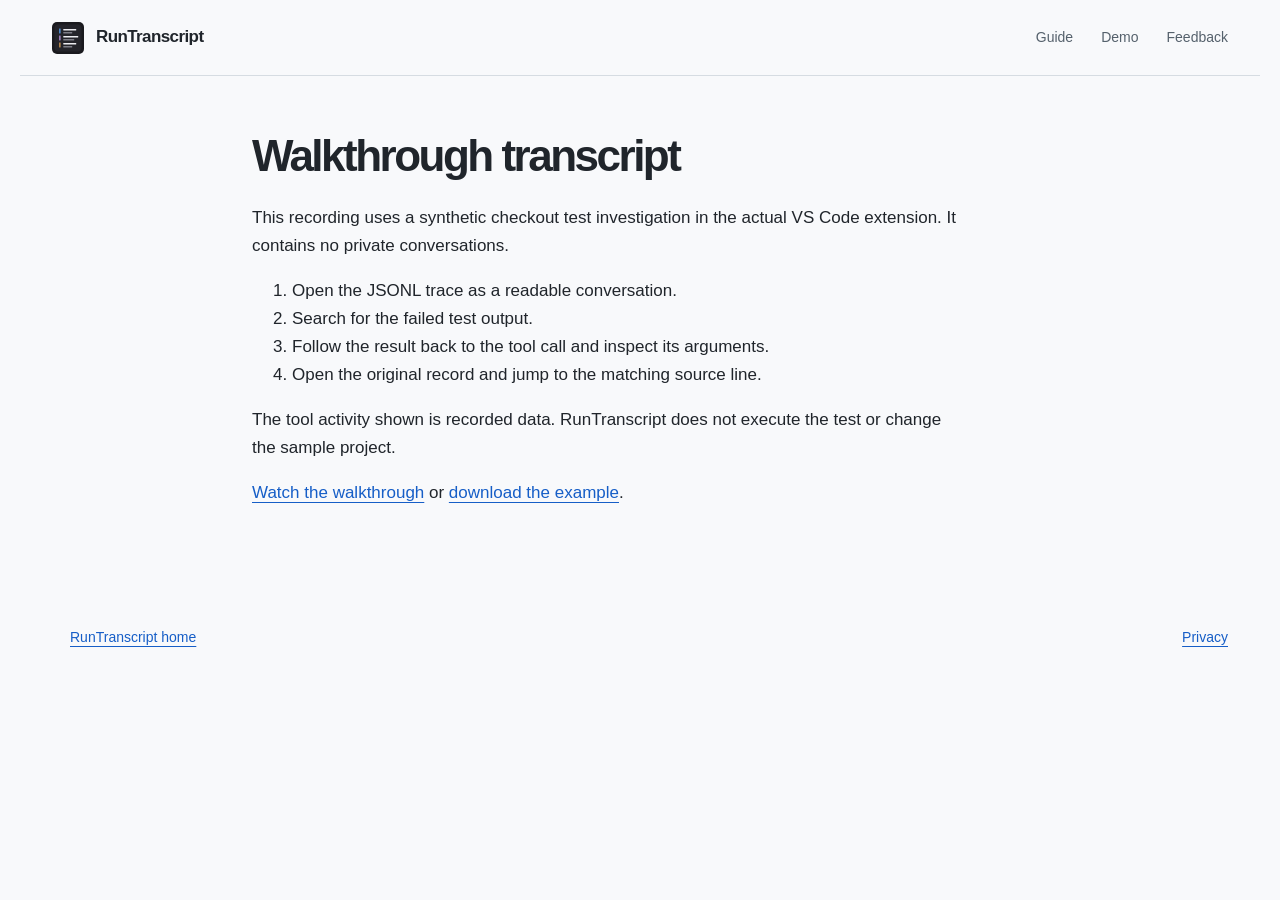
==== demo-transcript.html @ 43c70dfd "Launch RunTranscript documentation and demo assets" ====
<!doctype html><html lang="en"><head><meta charset="utf-8"><meta name="viewport" content="width=device-width,initial-scale=1"><title>Walkthrough transcript | RunTranscript</title><meta name="description" content="Walkthrough transcript for RunTranscript, the AI agent trace viewer for VS Code."><link rel="canonical" href="https://mhermon.github.io/runtranscript/demo-transcript.html"><link rel="stylesheet" href="style.css"><link rel="icon" href="assets/icon.png"></head><body><nav aria-label="Main"><a class="brand" href="./"><img src="assets/icon.png" width="32" height="32" alt="">RunTranscript</a><div class="nav-links"><a href="guide.html">Guide</a><a href="./#demo">Demo</a><a href="https://github.com/mhermon/runtranscript/issues">Feedback</a></div></nav><main class="prose"><h1>Walkthrough transcript</h1><p>This recording uses a synthetic checkout test investigation in the actual VS Code extension. It contains no private conversations.</p><ol><li>Open the JSONL trace as a readable conversation.</li><li>Search for the failed test output.</li><li>Follow the result back to the tool call and inspect its arguments.</li><li>Open the original record and jump to the matching source line.</li></ol><p>The tool activity shown is recorded data. RunTranscript does not execute the test or change the sample project.</p><p><a href="./#demo">Watch the walkthrough</a> or <a href="examples/checkout-debug.jsonl">download the example</a>.</p></main><footer><a href="./">RunTranscript home</a><a href="privacy.html">Privacy</a></footer></body></html>
---- style.css ----
:root{color-scheme:light dark;--bg:#f8f9fb;--surface:#fff;--ink:#20252b;--muted:#55616c;--line:#d6dce2;--accent:#165ec7;--button:#fff}*{box-sizing:border-box}body{margin:0;background:var(--bg);color:var(--ink);font:17px/1.65 -apple-system,BlinkMacSystemFont,"Segoe UI",sans-serif}a{color:var(--accent);text-underline-offset:4px}a:hover{text-decoration-thickness:2px}a:focus-visible,summary:focus-visible,video:focus-visible{outline:3px solid var(--accent);outline-offset:5px}nav{max-width:1240px;margin:auto;height:76px;display:flex;align-items:center;justify-content:space-between;gap:24px;padding:0 32px;border-bottom:1px solid var(--line)}.brand{display:flex;align-items:center;gap:12px;color:var(--ink);text-decoration:none;font-weight:700;letter-spacing:-.6px}.brand img{width:32px;height:32px;border-radius:5px}.nav-links{display:flex;gap:28px;font-size:14px}.nav-links a{color:var(--muted);text-decoration:none}main{max-width:1240px;margin:auto;padding:0 32px}.hero{padding:66px 0 44px;display:grid;grid-template-columns:1.1fr 1fr;align-items:end;gap:40px}.eyebrow{font-size:13px;color:var(--accent);font-weight:650;margin:0 0 20px}h1{font-size:clamp(38px,4.2vw,60px);letter-spacing:-2.5px;line-height:1.08;margin:0;max-width:640px}h2{font-size:34px;line-height:1.2;letter-spacing:-1px;margin:0 0 20px}h3{font-size:21px;margin:0 0 8px}.intro{max-width:450px;font-size:19px;color:var(--muted);margin:0 0 24px}.actions{display:flex;align-items:center;gap:24px;flex-wrap:wrap}.button{background:var(--accent);color:var(--button);padding:12px 20px;text-decoration:none;border-radius:6px;display:inline-block;font-weight:600;font-size:15px;white-space:nowrap}.button:active{transform:translateY(1px)}.screenshot{width:100%;height:auto;display:block;border:1px solid var(--line);border-radius:8px}.hero-shot{margin:0}.hero-shot figcaption{font-size:13px;color:var(--muted);padding-top:12px}.benefits{display:grid;grid-template-columns:1fr 1fr;gap:48px;padding:64px 0;border-bottom:1px solid var(--line)}.benefits p{color:var(--muted);max-width:48ch;margin:0}.section{padding:68px 0;border-bottom:1px solid var(--line)}.section>p{color:var(--muted);max-width:65ch}.demo-layout{display:grid;grid-template-columns:1fr 2.2fr;gap:42px;align-items:start}video{width:100%;border-radius:8px;border:1px solid var(--line);background:#181818}.demo-layout p{color:var(--muted)}.formats{display:grid;grid-template-columns:1fr 1fr;gap:16px 48px;max-width:850px}.formats p{margin:0}.formats strong{display:block}.formats span{color:var(--muted);font-size:15px}.start ol{padding-left:24px;max-width:75ch}.start li{padding:8px 0}code{font:14px/1.7 ui-monospace,SFMono-Regular,Consolas,monospace;background:var(--surface);padding:3px 6px;border-radius:4px;overflow-wrap:anywhere}.note{font-size:14px;color:var(--muted);max-width:80ch}footer{max-width:1240px;margin:auto;padding:32px;display:flex;justify-content:space-between;gap:24px;color:var(--muted);font-size:14px}footer a{margin-left:18px}.prose{max-width:840px;padding-top:56px;padding-bottom:70px}.prose h1{font-size:44px;margin-bottom:24px}.prose h2{margin-top:44px;font-size:27px}.prose h3{margin-top:30px}.prose p,.prose li{max-width:75ch}.prose table{border-collapse:collapse;width:100%;font-size:15px}.prose td,.prose th{padding:12px 10px;text-align:left;border-bottom:1px solid var(--line)}.prose pre{overflow:auto;background:var(--surface);padding:18px}.skip{position:absolute;left:20px;top:-100px;background:var(--surface);padding:8px}.skip:focus{top:10px;z-index:10}@media(prefers-color-scheme:dark){:root{--bg:#15181c;--surface:#20252b;--ink:#edf0f4;--muted:#b1bbc6;--line:#363f49;--accent:#8cbbff;--button:#15233a}}@media(max-width:760px){nav{height:auto;min-height:72px;padding:18px 20px;gap:16px;flex-wrap:wrap}.nav-links{gap:20px}main{padding:0 20px}.hero{display:block;padding:40px 0 28px}.hero h1{margin-bottom:25px;letter-spacing:-1.5px}.intro{font-size:17px}.benefits,.demo-layout,.formats{grid-template-columns:1fr;gap:28px}.section,.benefits{padding:44px 0}h2{font-size:28px}footer{padding:24px 20px;flex-direction:column}footer a{margin-left:0;margin-right:18px}.prose h1{font-size:36px}.prose table{display:block;overflow-x:auto}}
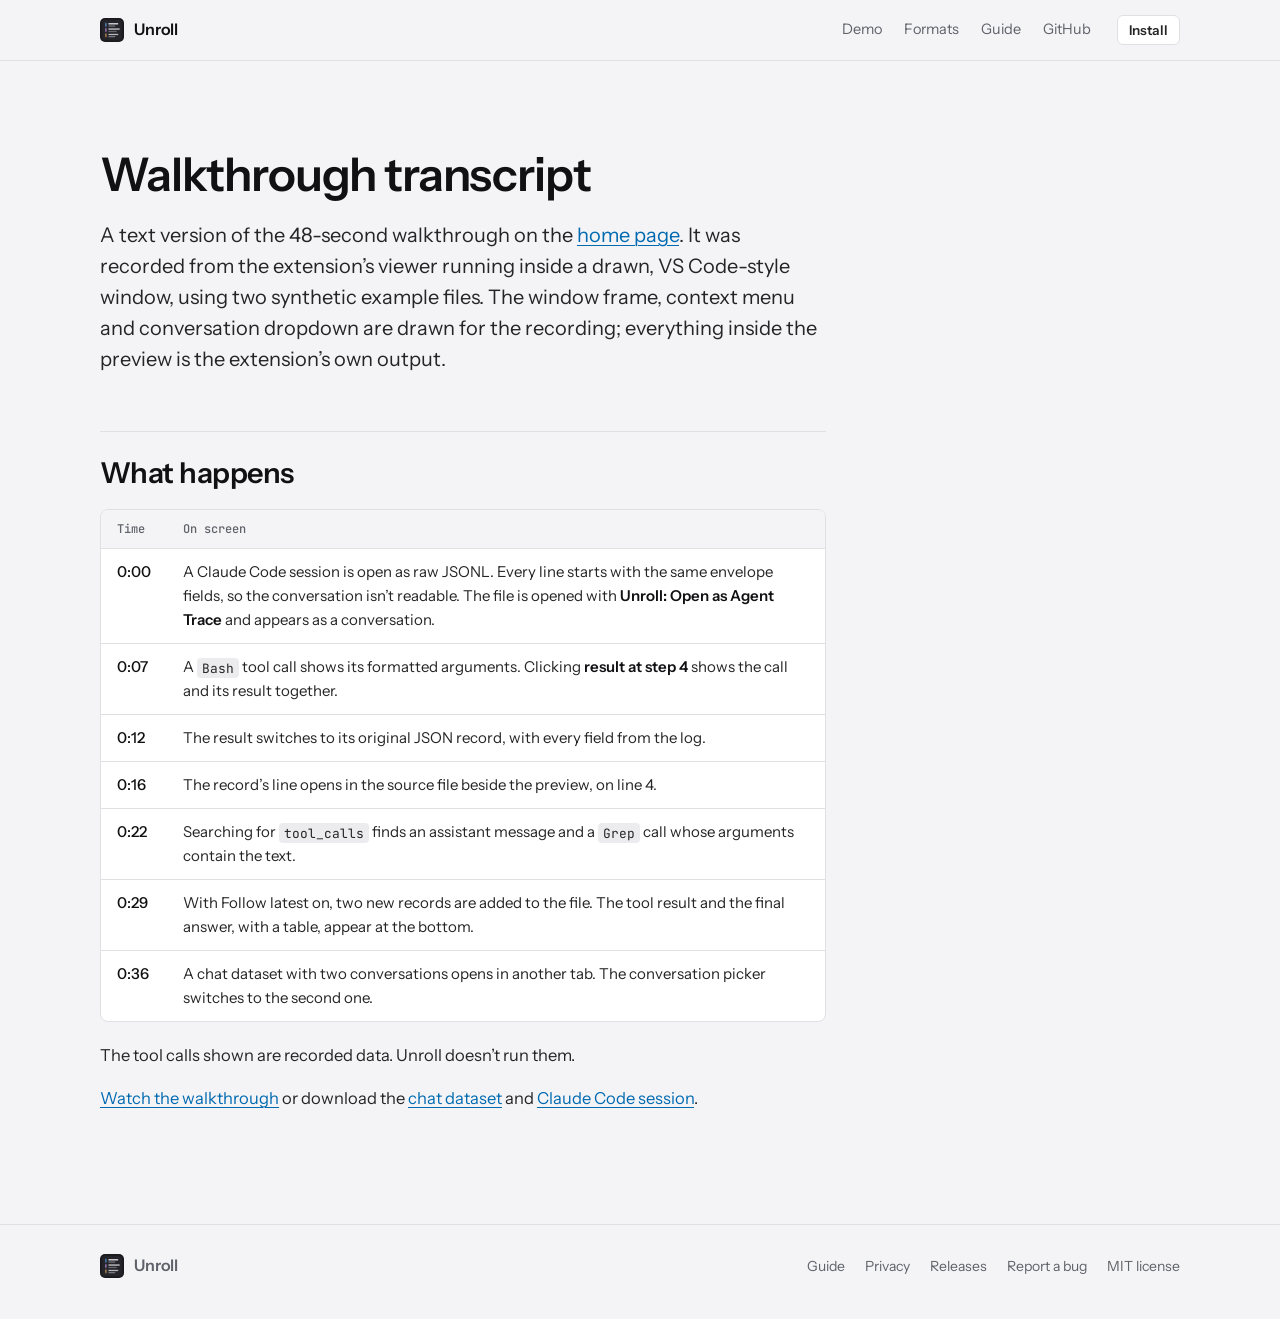
==== commit 550e6aab: "Rename to Unroll and publish the refreshed site, media and examples" ====
--- a/demo-transcript.html
+++ b/demo-transcript.html
@@ -1 +1,69 @@
-<!doctype html><html lang="en"><head><meta charset="utf-8"><meta name="viewport" content="width=device-width,initial-scale=1"><title>Walkthrough transcript | RunTranscript</title><meta name="description" content="Walkthrough transcript for RunTranscript, the AI agent trace viewer for VS Code."><link rel="canonical" href="https://mhermon.github.io/runtranscript/demo-transcript.html"><link rel="stylesheet" href="style.css"><link rel="icon" href="assets/icon.png"></head><body><nav aria-label="Main"><a class="brand" href="./"><img src="assets/icon.png" width="32" height="32" alt="">RunTranscript</a><div class="nav-links"><a href="guide.html">Guide</a><a href="./#demo">Demo</a><a href="https://github.com/mhermon/runtranscript/issues">Feedback</a></div></nav><main class="prose"><h1>Walkthrough transcript</h1><p>This recording uses a synthetic checkout test investigation in the actual VS Code extension. It contains no private conversations.</p><ol><li>Open the JSONL trace as a readable conversation.</li><li>Search for the failed test output.</li><li>Follow the result back to the tool call and inspect its arguments.</li><li>Open the original record and jump to the matching source line.</li></ol><p>The tool activity shown is recorded data. RunTranscript does not execute the test or change the sample project.</p><p><a href="./#demo">Watch the walkthrough</a> or <a href="examples/checkout-debug.jsonl">download the example</a>.</p></main><footer><a href="./">RunTranscript home</a><a href="privacy.html">Privacy</a></footer></body></html>+<!doctype html>
+<html lang="en">
+<head>
+<meta charset="utf-8">
+<meta name="viewport" content="width=device-width,initial-scale=1">
+<title>Walkthrough transcript | Unroll</title>
+<meta name="description" content="Text transcript of the Unroll walkthrough video.">
+<link rel="canonical" href="https://mhermon.github.io/unroll/demo-transcript.html">
+<meta name="theme-color" content="#1a1a1c" media="(prefers-color-scheme: dark)">
+<meta name="theme-color" content="#f4f4f6" media="(prefers-color-scheme: light)">
+<link rel="icon" href="assets/icon.png">
+<link rel="preload" href="assets/fonts/instrument-sans.woff2" as="font" type="font/woff2" crossorigin>
+<link rel="stylesheet" href="style.css">
+</head>
+<body>
+<a class="skip" href="#main">Skip to content</a>
+
+<header class="site-head">
+  <div class="wrap">
+    <a class="brand" href="./"><img src="assets/icon.png" width="24" height="24" alt="">Unroll</a>
+    <nav class="site-nav" aria-label="Main">
+      <a class="hide-sm" href="./#demo">Demo</a>
+      <a class="hide-sm" href="./#formats">Formats</a>
+      <a class="keep" href="guide.html">Guide</a>
+      <a class="hide-sm" href="https://github.com/mhermon/unroll">GitHub</a>
+      <a class="button quiet small" href="./#install">Install</a>
+    </nav>
+  </div>
+</header>
+
+<div class="wrap doc single">
+  <main id="main" class="prose">
+    <h1>Walkthrough transcript</h1>
+    <p class="lede">A text version of the 48-second walkthrough on the <a href="./#demo">home page</a>. It was recorded from the extension’s viewer running inside a drawn, VS Code-style window, using two synthetic example files. The window frame, context menu and conversation dropdown are drawn for the recording; everything inside the preview is the extension’s own output.</p>
+
+    <h2>What happens</h2>
+    <div class="table-scroll">
+      <table>
+        <thead><tr><th>Time</th><th>On screen</th></tr></thead>
+        <tbody>
+          <tr><td>0:00</td><td>A Claude Code session is open as raw JSONL. Every line starts with the same envelope fields, so the conversation isn’t readable. The file is opened with <strong>Unroll: Open as Agent Trace</strong> and appears as a conversation.</td></tr>
+          <tr><td>0:07</td><td>A <code>Bash</code> tool call shows its formatted arguments. Clicking <strong>result at step 4</strong> shows the call and its result together.</td></tr>
+          <tr><td>0:12</td><td>The result switches to its original JSON record, with every field from the log.</td></tr>
+          <tr><td>0:16</td><td>The record’s line opens in the source file beside the preview, on line 4.</td></tr>
+          <tr><td>0:22</td><td>Searching for <code>tool_calls</code> finds an assistant message and a <code>Grep</code> call whose arguments contain the text.</td></tr>
+          <tr><td>0:29</td><td>With Follow latest on, two new records are added to the file. The tool result and the final answer, with a table, appear at the bottom.</td></tr>
+          <tr><td>0:36</td><td>A chat dataset with two conversations opens in another tab. The conversation picker switches to the second one.</td></tr>
+        </tbody>
+      </table>
+    </div>
+    <p>The tool calls shown are recorded data. Unroll doesn’t run them.</p>
+    <p><a href="./#demo">Watch the walkthrough</a> or download the <a href="examples/chat-samples.jsonl" download>chat dataset</a> and <a href="examples/claude-session.jsonl" download>Claude Code session</a>.</p>
+  </main>
+</div>
+
+<footer class="site-foot">
+  <div class="wrap">
+    <a class="brand" href="./"><img src="assets/icon.png" width="24" height="24" alt="">Unroll</a>
+    <nav aria-label="Footer">
+      <a href="guide.html">Guide</a>
+      <a href="privacy.html">Privacy</a>
+      <a href="https://github.com/mhermon/unroll/releases">Releases</a>
+      <a href="https://github.com/mhermon/unroll/issues/new/choose">Report a bug</a>
+      <a href="LICENSE">MIT license</a>
+    </nav>
+  </div>
+</footer>
+</body>
+</html>
--- a/style.css
+++ b/style.css
@@ -1 +1,467 @@
-:root{color-scheme:light dark;--bg:#f8f9fb;--surface:#fff;--ink:#20252b;--muted:#55616c;--line:#d6dce2;--accent:#165ec7;--button:#fff}*{box-sizing:border-box}body{margin:0;background:var(--bg);color:var(--ink);font:17px/1.65 -apple-system,BlinkMacSystemFont,"Segoe UI",sans-serif}a{color:var(--accent);text-underline-offset:4px}a:hover{text-decoration-thickness:2px}a:focus-visible,summary:focus-visible,video:focus-visible{outline:3px solid var(--accent);outline-offset:5px}nav{max-width:1240px;margin:auto;height:76px;display:flex;align-items:center;justify-content:space-between;gap:24px;padding:0 32px;border-bottom:1px solid var(--line)}.brand{display:flex;align-items:center;gap:12px;color:var(--ink);text-decoration:none;font-weight:700;letter-spacing:-.6px}.brand img{width:32px;height:32px;border-radius:5px}.nav-links{display:flex;gap:28px;font-size:14px}.nav-links a{color:var(--muted);text-decoration:none}main{max-width:1240px;margin:auto;padding:0 32px}.hero{padding:66px 0 44px;display:grid;grid-template-columns:1.1fr 1fr;align-items:end;gap:40px}.eyebrow{font-size:13px;color:var(--accent);font-weight:650;margin:0 0 20px}h1{font-size:clamp(38px,4.2vw,60px);letter-spacing:-2.5px;line-height:1.08;margin:0;max-width:640px}h2{font-size:34px;line-height:1.2;letter-spacing:-1px;margin:0 0 20px}h3{font-size:21px;margin:0 0 8px}.intro{max-width:450px;font-size:19px;color:var(--muted);margin:0 0 24px}.actions{display:flex;align-items:center;gap:24px;flex-wrap:wrap}.button{background:var(--accent);color:var(--button);padding:12px 20px;text-decoration:none;border-radius:6px;display:inline-block;font-weight:600;font-size:15px;white-space:nowrap}.button:active{transform:translateY(1px)}.screenshot{width:100%;height:auto;display:block;border:1px solid var(--line);border-radius:8px}.hero-shot{margin:0}.hero-shot figcaption{font-size:13px;color:var(--muted);padding-top:12px}.benefits{display:grid;grid-template-columns:1fr 1fr;gap:48px;padding:64px 0;border-bottom:1px solid var(--line)}.benefits p{color:var(--muted);max-width:48ch;margin:0}.section{padding:68px 0;border-bottom:1px solid var(--line)}.section>p{color:var(--muted);max-width:65ch}.demo-layout{display:grid;grid-template-columns:1fr 2.2fr;gap:42px;align-items:start}video{width:100%;border-radius:8px;border:1px solid var(--line);background:#181818}.demo-layout p{color:var(--muted)}.formats{display:grid;grid-template-columns:1fr 1fr;gap:16px 48px;max-width:850px}.formats p{margin:0}.formats strong{display:block}.formats span{color:var(--muted);font-size:15px}.start ol{padding-left:24px;max-width:75ch}.start li{padding:8px 0}code{font:14px/1.7 ui-monospace,SFMono-Regular,Consolas,monospace;background:var(--surface);padding:3px 6px;border-radius:4px;overflow-wrap:anywhere}.note{font-size:14px;color:var(--muted);max-width:80ch}footer{max-width:1240px;margin:auto;padding:32px;display:flex;justify-content:space-between;gap:24px;color:var(--muted);font-size:14px}footer a{margin-left:18px}.prose{max-width:840px;padding-top:56px;padding-bottom:70px}.prose h1{font-size:44px;margin-bottom:24px}.prose h2{margin-top:44px;font-size:27px}.prose h3{margin-top:30px}.prose p,.prose li{max-width:75ch}.prose table{border-collapse:collapse;width:100%;font-size:15px}.prose td,.prose th{padding:12px 10px;text-align:left;border-bottom:1px solid var(--line)}.prose pre{overflow:auto;background:var(--surface);padding:18px}.skip{position:absolute;left:20px;top:-100px;background:var(--surface);padding:8px}.skip:focus{top:10px;z-index:10}@media(prefers-color-scheme:dark){:root{--bg:#15181c;--surface:#20252b;--ink:#edf0f4;--muted:#b1bbc6;--line:#363f49;--accent:#8cbbff;--button:#15233a}}@media(max-width:760px){nav{height:auto;min-height:72px;padding:18px 20px;gap:16px;flex-wrap:wrap}.nav-links{gap:20px}main{padding:0 20px}.hero{display:block;padding:40px 0 28px}.hero h1{margin-bottom:25px;letter-spacing:-1.5px}.intro{font-size:17px}.benefits,.demo-layout,.formats{grid-template-columns:1fr;gap:28px}.section,.benefits{padding:44px 0}h2{font-size:28px}footer{padding:24px 20px;flex-direction:column}footer a{margin-left:0;margin-right:18px}.prose h1{font-size:36px}.prose table{display:block;overflow-x:auto}}
+/* Unroll site.
+   The palette is the extension's own fallback palette (src/vscode/viewer.css),
+   so the page and the preview read as one product. Dark is the default because
+   that is where most people will first see the extension. */
+
+@font-face {
+  font-family: "Instrument Sans";
+  src: url("assets/fonts/instrument-sans.woff2") format("woff2");
+  font-weight: 400 700;
+  font-display: swap;
+}
+@font-face {
+  font-family: "JetBrains Mono";
+  src: url("assets/fonts/jetbrains-mono.woff2") format("woff2");
+  font-weight: 100 800;
+  font-display: swap;
+}
+
+:root {
+  color-scheme: dark;
+  --canvas: #1a1a1c;
+  --card: #1f1f22;
+  --code: #26262a;
+  --fg: #d8d8da;
+  --strong: #f2f2f4;
+  --muted: #9d9da5;
+  --border: #34343a;
+  --hover: #ffffff12;
+  --accent: #0078d4;
+  --accent-hover: #1a86dd;
+  --link: #6cb6ff;
+  --lift: 0 24px 60px -20px #000000a0, 0 2px 6px #00000040;
+  --role-user: #5aa9f8;
+  --role-assistant: #c39ae8;
+  --role-tool: #e0a458;
+  --role-system: #7fd08a;
+  /* VS Code Dark Modern token colours for the raw JSONL pane */
+  --tok-key: #9cdcfe;
+  --tok-str: #ce9178;
+  --tok-punct: #a9a9ad;
+  --tok-num: #6e7681;
+
+  --sans: "Instrument Sans", -apple-system, BlinkMacSystemFont, "Segoe UI", sans-serif;
+  --mono: "JetBrains Mono", ui-monospace, SFMono-Regular, Menlo, Consolas, monospace;
+  --page: 1160px;
+  --pad: clamp(20px, 4vw, 40px);
+}
+@media (prefers-color-scheme: light) {
+  :root {
+    color-scheme: light;
+    --canvas: #f4f4f6;
+    --card: #ffffff;
+    --code: #ececef;
+    --fg: #252526;
+    --strong: #111113;
+    --muted: #5f6269;
+    --border: #e0e0e4;
+    --hover: #00000009;
+    --accent: #0078d4;
+    --accent-hover: #0066b8;
+    --link: #006ab1;
+    --lift: 0 24px 50px -24px #1a1a2e40, 0 1px 3px #0000000f;
+    --role-user: #1f6fd0;
+    --role-assistant: #8250c4;
+    --role-tool: #b5651d;
+    --role-system: #3c8a41;
+    --tok-key: #0451a5;
+    --tok-str: #a31515;
+    --tok-punct: #4a4a50;
+    --tok-num: #8a8a92;
+  }
+}
+
+*, *::before, *::after { box-sizing: border-box; }
+html { -webkit-text-size-adjust: 100%; text-size-adjust: 100%; scroll-padding-top: 24px; }
+body {
+  margin: 0;
+  background: var(--canvas);
+  color: var(--fg);
+  font: 400 16.5px/1.6 var(--sans);
+  font-kerning: normal;
+  -webkit-font-smoothing: antialiased;
+  -moz-osx-font-smoothing: grayscale;
+}
+img, video { display: block; max-width: 100%; }
+a { color: var(--link); text-decoration-thickness: 1px; text-underline-offset: 3px; }
+a:hover { text-decoration-thickness: 2px; }
+:focus-visible { outline: 2px solid var(--accent); outline-offset: 3px; border-radius: 3px; }
+::selection { background: color-mix(in srgb, var(--accent) 45%, transparent); }
+strong { color: var(--strong); font-weight: 600; }
+p { margin: 0 0 1em; }
+
+h1, h2, h3 {
+  color: var(--strong);
+  font-weight: 600;
+  margin: 0;
+  text-wrap: balance;
+}
+h1 {
+  font-size: clamp(36px, 1.3rem + 3vw, 58px);
+  line-height: 1.08;
+  letter-spacing: -.025em;
+}
+h2 {
+  font-size: clamp(26px, 1rem + 1.4vw, 36px);
+  line-height: 1.15;
+  letter-spacing: -.018em;
+}
+h3 { font-size: 18px; line-height: 1.3; letter-spacing: -.01em; }
+
+code, kbd, pre, .mono { font-family: var(--mono); font-variant-ligatures: none; }
+code { font-size: .86em; padding: .12em .38em; border-radius: 4px; background: var(--code); overflow-wrap: anywhere; }
+kbd {
+  display: inline-block;
+  min-width: 1.7em;
+  padding: 1px 6px;
+  font: 500 12px/1.55 var(--mono);
+  text-align: center;
+  color: var(--fg);
+  background: var(--card);
+  border: 1px solid var(--border);
+  border-bottom-width: 2px;
+  border-radius: 5px;
+  white-space: nowrap;
+}
+
+.skip { position: absolute; left: 16px; top: -100px; padding: 8px 12px; background: var(--card); border: 1px solid var(--border); border-radius: 6px; z-index: 10; }
+.skip:focus { top: 12px; }
+
+.wrap { max-width: var(--page); margin: 0 auto; padding: 0 var(--pad); }
+
+/* ---------- header ---------- */
+.site-head { border-bottom: 1px solid var(--border); }
+.site-head .wrap { display: flex; align-items: center; gap: 28px; height: 60px; }
+.brand {
+  display: flex; align-items: center; gap: 10px;
+  color: var(--strong); text-decoration: none;
+  font-weight: 600; font-size: 16px; letter-spacing: -.01em;
+}
+.brand img { width: 24px; height: 24px; border-radius: 5px; }
+.brand:hover { text-decoration: none; }
+.site-nav { display: flex; align-items: center; gap: 22px; margin-left: auto; font-size: 14.5px; }
+.site-nav a { color: var(--muted); text-decoration: none; }
+.site-nav a:hover, .site-nav a[aria-current=page] { color: var(--strong); }
+.site-nav .button { margin-left: 4px; }
+
+/* ---------- buttons ---------- */
+.button {
+  display: inline-flex; align-items: center; gap: 8px;
+  padding: 11px 18px;
+  border: 1px solid transparent;
+  border-radius: 6px;
+  font: 600 15px/1.2 var(--sans);
+  text-decoration: none;
+  white-space: nowrap;
+  transition: background-color .15s, border-color .15s;
+}
+.button:hover { text-decoration: none; }
+.button:active { transform: translateY(1px); }
+.button.primary { background: var(--accent); color: #fff; }
+.button.primary:hover { background: var(--accent-hover); }
+.button.quiet { background: var(--card); color: var(--fg); border-color: var(--border); }
+.button.quiet:hover { background: color-mix(in srgb, var(--card) 88%, var(--fg)); }
+.button.small { padding: 6px 11px; font-size: 13.5px; }
+.button svg { width: 15px; height: 15px; flex-shrink: 0; }
+
+/* ---------- hero ---------- */
+.hero { padding-block: clamp(56px, 9vw, 112px) clamp(40px, 6vw, 64px); }
+.hero h1 { max-width: 17em; }
+.hero-body { display: grid; grid-template-columns: minmax(0, 1fr) auto; align-items: end; gap: 24px 48px; margin-top: 32px; }
+.lede { max-width: 36em; margin: 0; font-size: clamp(17px, 1rem + .35vw, 20px); line-height: 1.55; color: var(--muted); }
+.lede strong { color: var(--fg); font-weight: 500; }
+.actions { display: flex; flex-wrap: wrap; gap: 10px; }
+.facts {
+  display: flex; flex-wrap: wrap; gap: 6px 20px;
+  margin: 28px 0 0; padding: 0; list-style: none;
+  font: 12.5px/1.5 var(--mono); color: var(--muted);
+}
+.facts li { display: flex; align-items: center; gap: 8px; }
+.facts li::before { content: ""; width: 6px; height: 6px; border-radius: 2px; background: var(--c, var(--muted)); }
+.facts li:nth-child(1) { --c: var(--role-user); }
+.facts li:nth-child(2) { --c: var(--role-assistant); }
+.facts li:nth-child(3) { --c: var(--role-tool); }
+.facts li:nth-child(4) { --c: var(--role-system); }
+
+.shot { margin: 0; }
+.shot img {
+  width: 100%; height: auto;
+  border-radius: clamp(6px, 1vw, 11px);
+  border: 1px solid var(--border);
+  box-shadow: var(--lift);
+  background: var(--card);
+}
+.shot figcaption { margin-top: 14px; font: 12.5px/1.5 var(--mono); color: var(--muted); }
+
+/* ---------- sections ---------- */
+.section { padding-top: clamp(72px, 10vw, 120px); }
+.section-head { display: grid; grid-template-columns: minmax(0, 5fr) minmax(0, 6fr); gap: 20px 48px; align-items: end; margin-bottom: 40px; }
+.section-head p { margin: 0; color: var(--muted); max-width: 34em; font-size: 17px; }
+.section-head.stacked { display: block; }
+.section-head.stacked p { margin-top: 16px; }
+
+/* ---------- raw vs readable ----------
+   Left: the file as VS Code shows it. Right: the same records drawn with the
+   extension's own card anatomy (label column, role rule, content column). */
+.compare { display: grid; grid-template-columns: minmax(0, 1fr) minmax(0, 1fr); gap: 16px; align-items: stretch; }
+.pane { min-width: 0; border: 1px solid var(--border); border-radius: 10px; background: var(--card); overflow: hidden; }
+.pane-tab {
+  display: flex; align-items: center; gap: 8px;
+  padding: 0 14px; height: 36px;
+  border-bottom: 1px solid var(--border);
+  font: 12.5px var(--mono); color: var(--muted);
+}
+.pane-tab b { color: var(--fg); font-weight: 500; }
+.pane-tab .glyph { color: #d7ba7d; font-weight: 600; }
+.pane-tab .note { margin-left: auto; font-size: 11.5px; }
+.editor { position: relative; margin: 0; padding: 14px 0 18px; font: 12.5px/1.95 var(--mono); white-space: normal; overflow: hidden; }
+.editor::after {
+  content: ""; position: absolute; top: 0; right: 0; bottom: 0; width: 64px;
+  background: linear-gradient(to right, transparent, var(--card));
+  pointer-events: none;
+}
+.editor span.ln { display: inline-block; width: 44px; padding-right: 16px; text-align: right; color: var(--tok-num); user-select: none; }
+.editor .line { display: block; white-space: pre; }
+.editor .line.is-hit { background: var(--hover); box-shadow: inset 2px 0 var(--accent); }
+.k { color: var(--tok-key); }
+.s { color: var(--tok-str); }
+.p { color: var(--tok-punct); }
+
+.preview { padding: 14px; background: var(--canvas); }
+.preview-bar { display: flex; gap: 14px; margin: -2px 0 12px; font: 12px var(--sans); color: var(--muted); }
+.preview-bar span { display: inline-flex; align-items: center; gap: 6px; }
+.preview-bar span::before { content: ""; width: 6px; height: 6px; border-radius: 2px; background: var(--r); }
+.preview-bar .u { --r: var(--role-user); }
+.preview-bar .a { --r: var(--role-assistant); }
+.preview-bar .t { --r: var(--role-tool); }
+.preview-bar i { font: normal 11px var(--mono); opacity: .8; }
+
+.entry {
+  --role: var(--muted);
+  --gutter: 96px;
+  display: grid;
+  grid-template-columns: var(--gutter) minmax(0, 1fr);
+  border: 1px solid var(--border);
+  border-radius: 7px;
+  background: var(--card);
+}
+.entry + .entry { margin-top: 10px; }
+.entry.user { --role: var(--role-user); }
+.entry.assistant { --role: var(--role-assistant); }
+.entry.tool { --role: var(--role-tool); }
+.entry.system { --role: var(--role-system); }
+.entry-gutter {
+  display: flex; flex-direction: column; gap: 3px;
+  padding: 11px 10px 10px 12px;
+  border-right: 2px solid var(--role);
+}
+.entry-role { color: var(--role); font-size: 12.5px; font-weight: 600; line-height: 1.3; }
+.entry-step { display: flex; justify-content: space-between; gap: 6px; font: 11px var(--mono); color: var(--muted); }
+.entry-step::before { content: ""; display: none; }
+.entry-main { min-width: 0; padding: 11px 14px 12px; font-size: 14px; line-height: 1.6; }
+.entry-main .call { font: 600 13px var(--mono); color: var(--strong); }
+.entry-main .call::before, .entry-step .caret::before {
+  content: ""; display: inline-block; width: 0; height: 0; margin-right: 7px; vertical-align: middle;
+  border: 4px solid transparent; border-top: 5px solid currentColor; border-bottom-width: 0;
+}
+.entry-step .caret::before { margin-right: 4px; opacity: .8; }
+.entry-main .args { margin: 6px 0 0 3px; padding-left: 13px; border-left: 1px solid var(--border); font: 12.5px/1.7 var(--mono); color: var(--muted); }
+.entry-main .link { display: block; margin-top: 6px; font: 11.5px var(--mono); color: var(--link); }
+.entry-main .result { white-space: pre-wrap; margin: 4px 0 0; font: inherit; }
+.entry-main mark { color: inherit; background: color-mix(in srgb, var(--role-tool) 30%, transparent); border-radius: 3px; padding: 0 2px; }
+
+/* ---------- feature trace ---------- */
+.features { display: grid; gap: 14px; }
+.feature { --gutter: 176px; }
+.feature .entry-gutter { padding: 22px 20px; gap: 10px; }
+.feature .entry-role { font-size: 15px; }
+.feature .keys { display: flex; flex-wrap: wrap; gap: 4px; align-items: center; font-size: 12px; color: var(--muted); }
+.feature .entry-main { display: grid; grid-template-columns: minmax(0, 1fr); gap: 20px; align-items: start; padding: 22px; }
+.feature h3 { margin: 2px 0 8px; }
+.feature p { max-width: 54em; margin: 0; color: var(--muted); font-size: 16px; }
+.crop {
+  display: block;
+  position: relative; overflow: hidden;
+  aspect-ratio: var(--w) / var(--h);
+  border: 1px solid var(--border);
+  border-radius: 6px;
+  background: #1a1a1c;
+}
+.crop img {
+  height: auto;
+  max-width: none;
+  width: calc(1229 / var(--w) * 100%);
+  margin-left: calc(var(--x) / var(--w) * -100%);
+  margin-top: calc(var(--y) / var(--w) * -100%);
+}
+.feature-pair { display: grid; grid-template-columns: 1fr 1fr; gap: 14px; }
+.feature-pair .feature { --gutter: 140px; }
+.feature-pair .entry-main { display: block; }
+
+/* ---------- demo ---------- */
+.demo { display: grid; grid-template-columns: minmax(0, 1fr); gap: 20px; }
+.demo video { width: 100%; height: auto; aspect-ratio: 1228 / 840; border-radius: 10px; border: 1px solid var(--border); background: #1a1a1c; box-shadow: var(--lift); }
+.chapters { display: grid; grid-template-columns: repeat(4, minmax(0, 1fr)); gap: 0 20px; margin: 0; padding: 0; list-style: none; }
+.chapters li { border-bottom: 1px solid var(--border); }
+.chapters button {
+  display: grid; grid-template-columns: 44px 1fr; gap: 8px; width: 100%;
+  padding: 12px 4px; border: 0; background: none; cursor: pointer;
+  color: var(--fg); font: 15px/1.45 var(--sans); text-align: left;
+}
+.chapters button:hover { color: var(--strong); background: var(--hover); }
+.chapters time { font: 12px/1.9 var(--mono); color: var(--muted); }
+.chapters button[aria-current=true] { color: var(--strong); }
+.chapters button[aria-current=true] time { color: var(--link); }
+.demo-note { margin-top: 16px; font-size: 14px; color: var(--muted); }
+
+/* ---------- logos ----------
+   Single-colour marks that inherit the text colour, so they follow the theme
+   and no one brand outshouts the list. */
+.logo { display: inline-block; flex-shrink: 0; width: 1em; height: 1em; vertical-align: -.13em; }
+.named { white-space: nowrap; }
+.named .logo { margin-right: .3em; }
+
+/* ---------- formats ---------- */
+.formats { display: grid; grid-template-columns: repeat(4, minmax(0, 1fr)); gap: 0 28px; margin: 0; }
+.formats div { padding: 18px 0 20px; border-top: 1px solid var(--border); }
+.formats dt { display: flex; align-items: center; gap: 9px; color: var(--strong); font-weight: 600; font-size: 16px; margin-bottom: 6px; }
+.formats dt .logo { width: 18px; height: 18px; }
+.formats dd { margin: 0; color: var(--muted); font-size: 14.5px; line-height: 1.5; }
+.fine { margin-top: 20px; font-size: 14.5px; color: var(--muted); max-width: 46em; }
+
+/* ---------- install ---------- */
+.install { display: grid; grid-template-columns: minmax(0, 5fr) minmax(0, 6fr); gap: 48px; align-items: start; }
+.install .section-head { margin: 0; }
+.steps { margin: 0; padding: 0; list-style: none; counter-reset: step; }
+.steps li { counter-increment: step; display: grid; grid-template-columns: 40px 1fr; gap: 4px 12px; padding: 20px 0; border-top: 1px solid var(--border); }
+.steps li:last-child { border-bottom: 1px solid var(--border); }
+.steps li::before {
+  content: counter(step);
+  grid-row: span 2;
+  display: grid; place-items: center;
+  width: 28px; height: 28px; margin-top: -2px;
+  border: 1px solid var(--border); border-radius: 7px;
+  font: 600 13px var(--mono); color: var(--strong); background: var(--card);
+}
+.steps h3 { font-size: 17px; }
+.steps p { margin: 0; color: var(--muted); font-size: 15.5px; }
+.menu-path { color: var(--fg); font-weight: 500; white-space: nowrap; }
+.cli {
+  display: flex; align-items: center; gap: 12px;
+  margin-top: 20px; padding: 12px 14px;
+  border: 1px solid var(--border); border-radius: 8px; background: var(--card);
+  font: 13px var(--mono); overflow-x: auto;
+}
+.cli::before { content: "$"; color: var(--muted); }
+.cli code { padding: 0; background: none; font-size: inherit; white-space: nowrap; overflow-wrap: normal; }
+
+/* ---------- privacy ---------- */
+.quiet-box {
+  display: grid; grid-template-columns: minmax(0, 5fr) minmax(0, 6fr); gap: 48px;
+  padding: clamp(28px, 4vw, 48px);
+  border: 1px solid var(--border); border-radius: 12px; background: var(--card);
+}
+.quiet-box .section-head { margin: 0; }
+.checks { margin: 0; padding: 0; list-style: none; }
+.checks li { position: relative; padding: 11px 0 11px 30px; border-top: 1px solid var(--border); font-size: 16px; }
+.checks li:first-child { border-top: 0; padding-top: 0; }
+.checks li:first-child::before { top: 5px; }
+.checks li::before {
+  content: ""; position: absolute; left: 2px; top: 16px;
+  width: 12px; height: 7px;
+  border-left: 2px solid var(--role-system); border-bottom: 2px solid var(--role-system);
+  transform: rotate(-45deg);
+}
+
+/* ---------- closing + footer ---------- */
+.closing { padding-block: clamp(80px, 11vw, 136px) clamp(64px, 8vw, 96px); text-align: center; }
+.closing h2 { font-size: clamp(28px, 1.1rem + 1.8vw, 40px); }
+.closing p { margin: 16px auto 28px; color: var(--muted); max-width: 32em; }
+.closing .actions { justify-content: center; }
+
+.site-foot { border-top: 1px solid var(--border); font-size: 14px; color: var(--muted); }
+.site-foot .wrap { display: flex; flex-wrap: wrap; align-items: center; gap: 12px 24px; padding-top: 28px; padding-bottom: 40px; }
+.site-foot nav { display: flex; flex-wrap: wrap; gap: 8px 20px; margin-left: auto; }
+.site-foot a { color: var(--muted); text-decoration: none; }
+.site-foot a:hover { color: var(--strong); }
+.site-foot .aside { flex-basis: 100%; font-size: 13px; }
+
+/* ---------- docs pages ---------- */
+.doc { display: grid; grid-template-columns: 200px minmax(0, 1fr); gap: 64px; padding-top: clamp(48px, 7vw, 88px); padding-bottom: 96px; }
+.doc.single { grid-template-columns: minmax(0, 1fr); }
+.toc { position: sticky; top: 28px; align-self: start; font-size: 14px; }
+.toc p { margin: 0 0 10px; font: 12px var(--mono); color: var(--muted); }
+.toc ol { margin: 0; padding: 0; list-style: none; border-left: 1px solid var(--border); }
+.toc a { display: block; padding: 5px 0 5px 14px; margin-left: -1px; border-left: 2px solid transparent; color: var(--muted); text-decoration: none; }
+.toc a:hover { color: var(--strong); border-left-color: var(--muted); }
+.prose { max-width: 44em; min-width: 0; }
+.prose h1 { font-size: clamp(34px, 1.3rem + 2vw, 48px); line-height: 1.1; margin-bottom: 20px; }
+.prose .lede { margin-bottom: 8px; }
+.prose h2 { font-size: clamp(24px, 1rem + 1vw, 30px); margin: 56px 0 14px; padding-top: 24px; border-top: 1px solid var(--border); scroll-margin-top: 24px; }
+.prose h3 { margin: 28px 0 8px; }
+.prose p, .prose li { color: var(--fg); }
+.prose ul, .prose ol { padding-left: 1.3em; }
+.prose li { margin: 6px 0; }
+.prose li::marker { color: var(--muted); }
+.prose .muted { color: var(--muted); }
+.table-scroll { overflow-x: auto; margin: 20px 0; border: 1px solid var(--border); border-radius: 8px; background: var(--card); }
+.prose table { width: 100%; border-collapse: collapse; font-size: 15px; }
+.prose th, .prose td { padding: 11px 16px; text-align: left; vertical-align: top; border-bottom: 1px solid var(--border); }
+.prose tr:last-child td { border-bottom: 0; }
+.prose th { font: 500 12px var(--mono); color: var(--muted); background: var(--canvas); }
+.prose td:first-child { white-space: nowrap; color: var(--strong); font-weight: 500; }
+.prose td .logo { width: 16px; height: 16px; margin-right: 9px; vertical-align: -3px; }
+.prose td kbd + kbd { margin-left: 4px; }
+.callout { margin: 20px 0; padding: 14px 18px; border: 1px solid var(--border); border-left: 2px solid var(--role-user); border-radius: 6px; background: var(--card); font-size: 15.5px; }
+.callout p:last-child { margin: 0; }
+
+/* ---------- motion ---------- */
+@media (prefers-reduced-motion: no-preference) {
+  .hero > *, .hero-shot { animation: rise .6s cubic-bezier(.2, .7, .2, 1) both; }
+  .hero-body { animation-delay: .06s; }
+  .hero .facts { animation-delay: .12s; }
+  .hero-shot { animation-delay: .18s; }
+  @keyframes rise { from { opacity: 0; transform: translateY(10px); } to { opacity: 1; transform: none; } }
+  .entry, .button { transition: border-color .15s, background-color .15s; }
+  .feature:hover { border-color: color-mix(in srgb, var(--role) 45%, var(--border)); }
+}
+
+/* ---------- responsive ---------- */
+@media (max-width: 960px) {
+  .compare, .demo, .install, .quiet-box, .section-head { grid-template-columns: minmax(0, 1fr); }
+  .install, .quiet-box { gap: 32px; }
+  .feature .entry-main { grid-template-columns: minmax(0, 1fr); gap: 20px; }
+  .feature-pair { grid-template-columns: minmax(0, 1fr); }
+  .formats { grid-template-columns: repeat(2, minmax(0, 1fr)); }
+  .demo { gap: 20px; }
+  .doc { grid-template-columns: minmax(0, 1fr); gap: 0; }
+  .toc { display: none; }
+}
+@media (max-width: 760px) {
+  .hero-body { grid-template-columns: minmax(0, 1fr); }
+  .site-nav .hide-sm { display: none; }
+  .site-head .wrap { gap: 16px; }
+  .site-nav { gap: 16px; font-size: 14px; }
+}
+/* Mirrors the extension below 620px: the label column becomes a header line. */
+@media (max-width: 620px) {
+  body { font-size: 16px; }
+  .entry, .feature, .feature-pair .feature { grid-template-columns: minmax(0, 1fr); }
+  .entry-gutter {
+    flex-direction: row; align-items: baseline; gap: 12px;
+    border-right: 0; border-bottom: 2px solid var(--role);
+    padding: 8px 12px;
+  }
+  .entry-step { margin-left: auto; gap: 12px; }
+  .feature .entry-gutter { padding: 12px 16px; align-items: center; }
+  .feature .keys { margin-left: auto; }
+  .feature .entry-main { padding: 16px; }
+  .formats { grid-template-columns: minmax(0, 1fr); }
+  .chapters { grid-template-columns: repeat(2, minmax(0, 1fr)); gap: 0 12px; }
+  .formats div { padding: 14px 0; }
+  .site-nav a:not(.button) { display: none; }
+  .site-nav a.keep { display: inline; }
+  .editor { font-size: 11.5px; }
+  .actions .button { flex: 1 1 auto; justify-content: center; }
+  .site-foot nav { margin-left: 0; }
+}
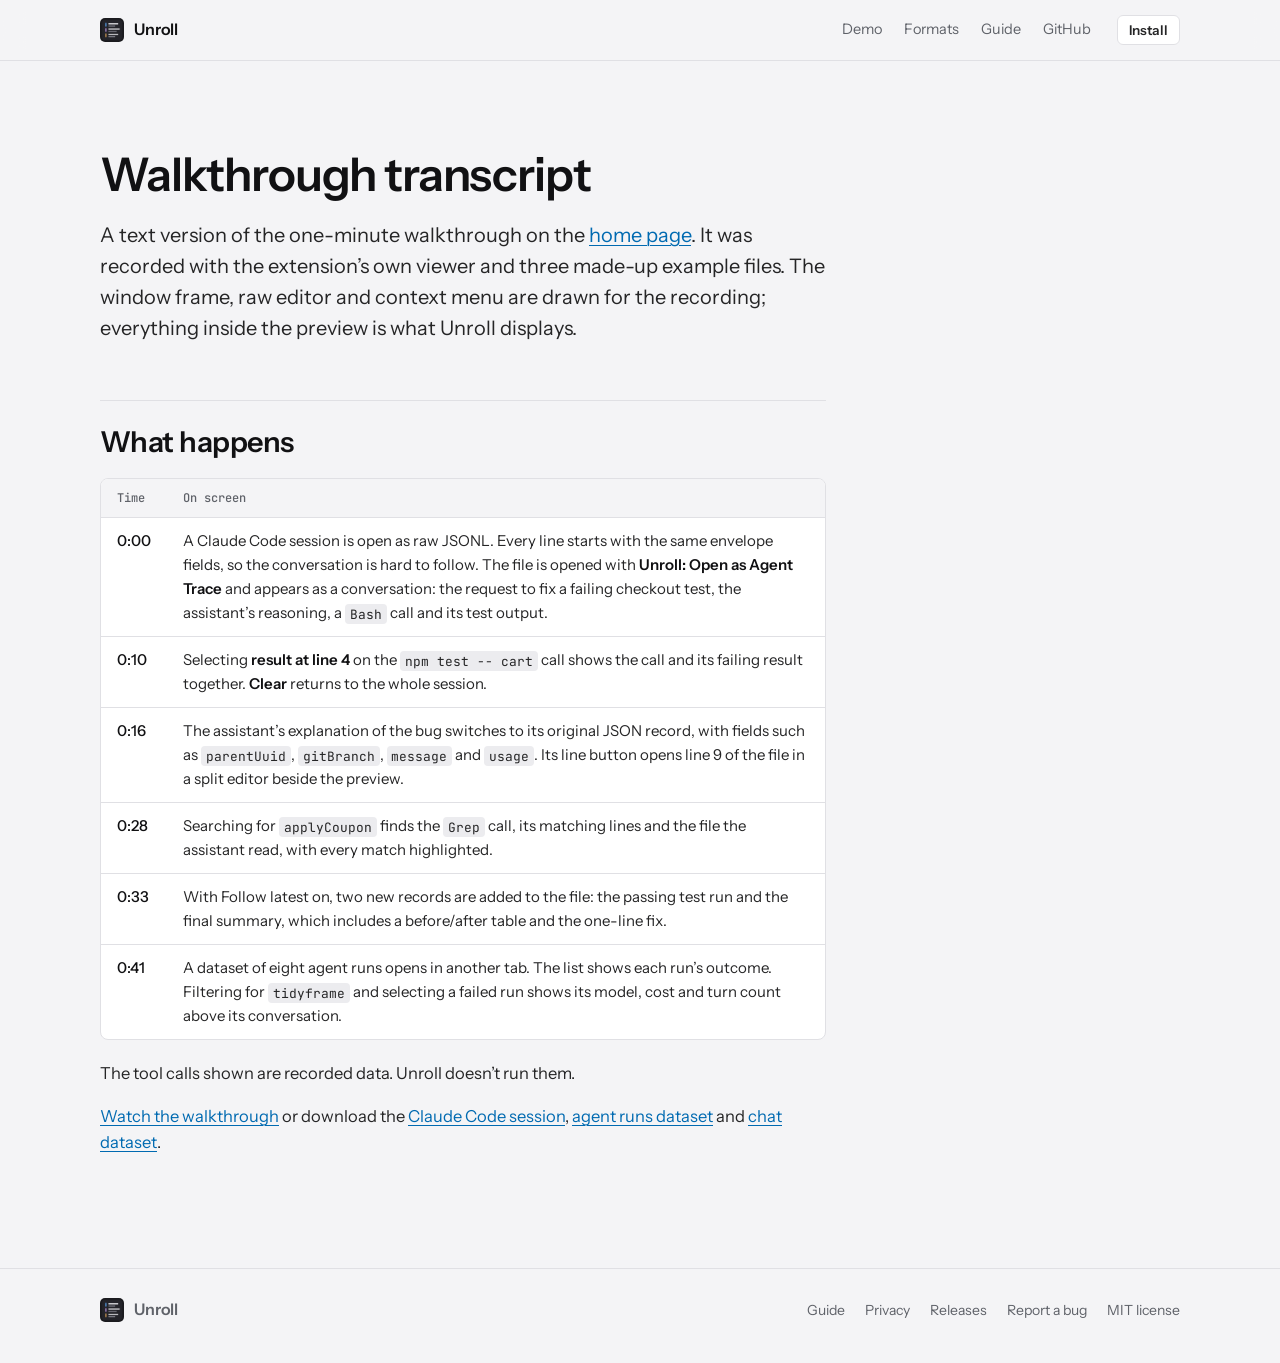
==== commit 11c13488: "Publish Unroll 0.8.0 documentation" ====
--- a/demo-transcript.html
+++ b/demo-transcript.html
@@ -4,7 +4,7 @@
 <meta charset="utf-8">
 <meta name="viewport" content="width=device-width,initial-scale=1">
 <title>Walkthrough transcript | Unroll</title>
-<meta name="description" content="Text transcript of the Unroll walkthrough video.">
+<meta name="description" content="Text transcript of the one-minute Unroll walkthrough: opening a Claude Code session, following a tool call, checking the raw record, search, live updates and a dataset of agent runs.">
 <link rel="canonical" href="https://mhermon.github.io/unroll/demo-transcript.html">
 <meta name="theme-color" content="#1a1a1c" media="(prefers-color-scheme: dark)">
 <meta name="theme-color" content="#f4f4f6" media="(prefers-color-scheme: light)">
@@ -31,25 +31,24 @@
 <div class="wrap doc single">
   <main id="main" class="prose">
     <h1>Walkthrough transcript</h1>
-    <p class="lede">A text version of the 48-second walkthrough on the <a href="./#demo">home page</a>. It was recorded from the extension’s viewer running inside a drawn, VS Code-style window, using two synthetic example files. The window frame, context menu and conversation dropdown are drawn for the recording; everything inside the preview is the extension’s own output.</p>
+    <p class="lede">A text version of the one-minute walkthrough on the <a href="./#demo">home page</a>. It was recorded with the extension’s own viewer and three made-up example files. The window frame, raw editor and context menu are drawn for the recording; everything inside the preview is what Unroll displays.</p>
 
     <h2>What happens</h2>
     <div class="table-scroll">
       <table>
         <thead><tr><th>Time</th><th>On screen</th></tr></thead>
         <tbody>
-          <tr><td>0:00</td><td>A Claude Code session is open as raw JSONL. Every line starts with the same envelope fields, so the conversation isn’t readable. The file is opened with <strong>Unroll: Open as Agent Trace</strong> and appears as a conversation.</td></tr>
-          <tr><td>0:07</td><td>A <code>Bash</code> tool call shows its formatted arguments. Clicking <strong>result at step 4</strong> shows the call and its result together.</td></tr>
-          <tr><td>0:12</td><td>The result switches to its original JSON record, with every field from the log.</td></tr>
-          <tr><td>0:16</td><td>The record’s line opens in the source file beside the preview, on line 4.</td></tr>
-          <tr><td>0:22</td><td>Searching for <code>tool_calls</code> finds an assistant message and a <code>Grep</code> call whose arguments contain the text.</td></tr>
-          <tr><td>0:29</td><td>With Follow latest on, two new records are added to the file. The tool result and the final answer, with a table, appear at the bottom.</td></tr>
-          <tr><td>0:36</td><td>A chat dataset with two conversations opens in another tab. The conversation picker switches to the second one.</td></tr>
+          <tr><td>0:00</td><td>A Claude Code session is open as raw JSONL. Every line starts with the same envelope fields, so the conversation is hard to follow. The file is opened with <strong>Unroll: Open as Agent Trace</strong> and appears as a conversation: the request to fix a failing checkout test, the assistant’s reasoning, a <code>Bash</code> call and its test output.</td></tr>
+          <tr><td>0:10</td><td>Selecting <strong>result at line 4</strong> on the <code>npm test -- cart</code> call shows the call and its failing result together. <strong>Clear</strong> returns to the whole session.</td></tr>
+          <tr><td>0:16</td><td>The assistant’s explanation of the bug switches to its original JSON record, with fields such as <code>parentUuid</code>, <code>gitBranch</code>, <code>message</code> and <code>usage</code>. Its line button opens line 9 of the file in a split editor beside the preview.</td></tr>
+          <tr><td>0:28</td><td>Searching for <code>applyCoupon</code> finds the <code>Grep</code> call, its matching lines and the file the assistant read, with every match highlighted.</td></tr>
+          <tr><td>0:33</td><td>With Follow latest on, two new records are added to the file: the passing test run and the final summary, which includes a before/after table and the one-line fix.</td></tr>
+          <tr><td>0:41</td><td>A dataset of eight agent runs opens in another tab. The list shows each run’s outcome. Filtering for <code>tidyframe</code> and selecting a failed run shows its model, cost and turn count above its conversation.</td></tr>
         </tbody>
       </table>
     </div>
     <p>The tool calls shown are recorded data. Unroll doesn’t run them.</p>
-    <p><a href="./#demo">Watch the walkthrough</a> or download the <a href="examples/chat-samples.jsonl" download>chat dataset</a> and <a href="examples/claude-session.jsonl" download>Claude Code session</a>.</p>
+    <p><a href="./#demo">Watch the walkthrough</a> or download the <a href="examples/claude-session.jsonl" download>Claude Code session</a>, <a href="examples/agent-runs.jsonl" download>agent runs dataset</a> and <a href="examples/chat-samples.jsonl" download>chat dataset</a>.</p>
   </main>
 </div>
 
--- a/style.css
+++ b/style.css
@@ -30,6 +30,8 @@
   --accent-hover: #1a86dd;
   --link: #6cb6ff;
   --lift: 0 24px 60px -20px #000000a0, 0 2px 6px #00000040;
+  --shadow: #000000a8;
+  --shadow-near: #00000050;
   --role-user: #5aa9f8;
   --role-assistant: #c39ae8;
   --role-tool: #e0a458;
@@ -60,6 +62,9 @@
     --accent-hover: #0066b8;
     --link: #006ab1;
     --lift: 0 24px 50px -24px #1a1a2e40, 0 1px 3px #0000000f;
+    --shadow: #1a1a2e38;
+    --shadow-near: #1a1a2e18;
+    --glow: .55;
     --role-user: #1f6fd0;
     --role-assistant: #8250c4;
     --role-tool: #b5651d;
@@ -72,7 +77,7 @@
 }
 
 *, *::before, *::after { box-sizing: border-box; }
-html { -webkit-text-size-adjust: 100%; text-size-adjust: 100%; scroll-padding-top: 24px; }
+html { -webkit-text-size-adjust: 100%; text-size-adjust: 100%; scroll-padding-top: 84px; }
 body {
   margin: 0;
   background: var(--canvas);
@@ -130,7 +135,7 @@
 .wrap { max-width: var(--page); margin: 0 auto; padding: 0 var(--pad); }
 
 /* ---------- header ---------- */
-.site-head { border-bottom: 1px solid var(--border); }
+.site-head { position: sticky; top: 0; z-index: 20; border-bottom: 1px solid var(--border); background: color-mix(in srgb, var(--canvas) 82%, transparent); backdrop-filter: saturate(1.4) blur(12px); -webkit-backdrop-filter: saturate(1.4) blur(12px); }
 .site-head .wrap { display: flex; align-items: center; gap: 28px; height: 60px; }
 .brand {
   display: flex; align-items: center; gap: 10px;
@@ -165,154 +170,67 @@
 .button svg { width: 15px; height: 15px; flex-shrink: 0; }
 
 /* ---------- hero ---------- */
-.hero { padding-block: clamp(56px, 9vw, 112px) clamp(40px, 6vw, 64px); }
-.hero h1 { max-width: 17em; }
-.hero-body { display: grid; grid-template-columns: minmax(0, 1fr) auto; align-items: end; gap: 24px 48px; margin-top: 32px; }
-.lede { max-width: 36em; margin: 0; font-size: clamp(17px, 1rem + .35vw, 20px); line-height: 1.55; color: var(--muted); }
+.hero { padding-block: clamp(56px, 9vw, 108px) clamp(36px, 5vw, 56px); }
+.hero h1 { max-width: 13em; font-size: clamp(40px, 1.2rem + 4.2vw, 72px); line-height: 1.02; letter-spacing: -.035em; }
+.hero .lede { margin-top: 24px; }
+.hero .actions { margin-top: 32px; }
+.lede { max-width: 38em; margin: 0; font-size: clamp(17px, 1rem + .35vw, 20px); line-height: 1.55; color: var(--muted); }
 .lede strong { color: var(--fg); font-weight: 500; }
 .actions { display: flex; flex-wrap: wrap; gap: 10px; }
-.facts {
-  display: flex; flex-wrap: wrap; gap: 6px 20px;
-  margin: 28px 0 0; padding: 0; list-style: none;
-  font: 12.5px/1.5 var(--mono); color: var(--muted);
-}
-.facts li { display: flex; align-items: center; gap: 8px; }
-.facts li::before { content: ""; width: 6px; height: 6px; border-radius: 2px; background: var(--c, var(--muted)); }
-.facts li:nth-child(1) { --c: var(--role-user); }
-.facts li:nth-child(2) { --c: var(--role-assistant); }
-.facts li:nth-child(3) { --c: var(--role-tool); }
-.facts li:nth-child(4) { --c: var(--role-system); }
-
-.shot { margin: 0; }
-.shot img {
-  width: 100%; height: auto;
-  border-radius: clamp(6px, 1vw, 11px);
-  border: 1px solid var(--border);
-  box-shadow: var(--lift);
-  background: var(--card);
-}
-.shot figcaption { margin-top: 14px; font: 12.5px/1.5 var(--mono); color: var(--muted); }
+.facts { margin: 22px 0 0; font-size: 14.5px; color: var(--muted); }
+
+/* The window captures carry their own rounded corners and transparent edges. */
+.stage { margin: 0; }
+.stage img { width: 100%; height: auto; filter: drop-shadow(0 30px 50px var(--shadow)) drop-shadow(0 2px 4px var(--shadow-near)); }
+.stage a { display: block; border-radius: clamp(6px, 1vw, 11px); }
+
+/* ---------- format strip ---------- */
+.strip { display: flex; flex-wrap: wrap; align-items: center; gap: 14px 32px; padding-top: clamp(48px, 6vw, 72px); }
+.strip p { margin: 0; font-size: 14px; color: var(--muted); }
+.strip ul { display: flex; flex-wrap: wrap; gap: 10px 26px; margin: 0; padding: 0; list-style: none; }
+.strip li { display: flex; align-items: center; gap: 8px; color: var(--fg); font-weight: 500; font-size: 15px; opacity: .85; }
+.strip .logo { width: 17px; height: 17px; }
 
 /* ---------- sections ---------- */
-.section { padding-top: clamp(72px, 10vw, 120px); }
-.section-head { display: grid; grid-template-columns: minmax(0, 5fr) minmax(0, 6fr); gap: 20px 48px; align-items: end; margin-bottom: 40px; }
+.section { padding-top: clamp(80px, 11vw, 136px); }
+.section-head { display: grid; grid-template-columns: minmax(0, 5fr) minmax(0, 6fr); gap: 20px 48px; align-items: end; margin-bottom: 44px; }
 .section-head p { margin: 0; color: var(--muted); max-width: 34em; font-size: 17px; }
 .section-head.stacked { display: block; }
 .section-head.stacked p { margin-top: 16px; }
-
-/* ---------- raw vs readable ----------
-   Left: the file as VS Code shows it. Right: the same records drawn with the
-   extension's own card anatomy (label column, role rule, content column). */
-.compare { display: grid; grid-template-columns: minmax(0, 1fr) minmax(0, 1fr); gap: 16px; align-items: stretch; }
-.pane { min-width: 0; border: 1px solid var(--border); border-radius: 10px; background: var(--card); overflow: hidden; }
-.pane-tab {
-  display: flex; align-items: center; gap: 8px;
-  padding: 0 14px; height: 36px;
-  border-bottom: 1px solid var(--border);
-  font: 12.5px var(--mono); color: var(--muted);
-}
-.pane-tab b { color: var(--fg); font-weight: 500; }
-.pane-tab .glyph { color: #d7ba7d; font-weight: 600; }
-.pane-tab .note { margin-left: auto; font-size: 11.5px; }
-.editor { position: relative; margin: 0; padding: 14px 0 18px; font: 12.5px/1.95 var(--mono); white-space: normal; overflow: hidden; }
-.editor::after {
-  content: ""; position: absolute; top: 0; right: 0; bottom: 0; width: 64px;
-  background: linear-gradient(to right, transparent, var(--card));
-  pointer-events: none;
-}
-.editor span.ln { display: inline-block; width: 44px; padding-right: 16px; text-align: right; color: var(--tok-num); user-select: none; }
-.editor .line { display: block; white-space: pre; }
-.editor .line.is-hit { background: var(--hover); box-shadow: inset 2px 0 var(--accent); }
-.k { color: var(--tok-key); }
-.s { color: var(--tok-str); }
-.p { color: var(--tok-punct); }
-
-.preview { padding: 14px; background: var(--canvas); }
-.preview-bar { display: flex; gap: 14px; margin: -2px 0 12px; font: 12px var(--sans); color: var(--muted); }
-.preview-bar span { display: inline-flex; align-items: center; gap: 6px; }
-.preview-bar span::before { content: ""; width: 6px; height: 6px; border-radius: 2px; background: var(--r); }
-.preview-bar .u { --r: var(--role-user); }
-.preview-bar .a { --r: var(--role-assistant); }
-.preview-bar .t { --r: var(--role-tool); }
-.preview-bar i { font: normal 11px var(--mono); opacity: .8; }
-
-.entry {
-  --role: var(--muted);
-  --gutter: 96px;
-  display: grid;
-  grid-template-columns: var(--gutter) minmax(0, 1fr);
-  border: 1px solid var(--border);
-  border-radius: 7px;
-  background: var(--card);
-}
-.entry + .entry { margin-top: 10px; }
-.entry.user { --role: var(--role-user); }
-.entry.assistant { --role: var(--role-assistant); }
-.entry.tool { --role: var(--role-tool); }
-.entry.system { --role: var(--role-system); }
-.entry-gutter {
-  display: flex; flex-direction: column; gap: 3px;
-  padding: 11px 10px 10px 12px;
-  border-right: 2px solid var(--role);
-}
-.entry-role { color: var(--role); font-size: 12.5px; font-weight: 600; line-height: 1.3; }
-.entry-step { display: flex; justify-content: space-between; gap: 6px; font: 11px var(--mono); color: var(--muted); }
-.entry-step::before { content: ""; display: none; }
-.entry-main { min-width: 0; padding: 11px 14px 12px; font-size: 14px; line-height: 1.6; }
-.entry-main .call { font: 600 13px var(--mono); color: var(--strong); }
-.entry-main .call::before, .entry-step .caret::before {
-  content: ""; display: inline-block; width: 0; height: 0; margin-right: 7px; vertical-align: middle;
-  border: 4px solid transparent; border-top: 5px solid currentColor; border-bottom-width: 0;
-}
-.entry-step .caret::before { margin-right: 4px; opacity: .8; }
-.entry-main .args { margin: 6px 0 0 3px; padding-left: 13px; border-left: 1px solid var(--border); font: 12.5px/1.7 var(--mono); color: var(--muted); }
-.entry-main .link { display: block; margin-top: 6px; font: 11.5px var(--mono); color: var(--link); }
-.entry-main .result { white-space: pre-wrap; margin: 4px 0 0; font: inherit; }
-.entry-main mark { color: inherit; background: color-mix(in srgb, var(--role-tool) 30%, transparent); border-radius: 3px; padding: 0 2px; }
-
-/* ---------- feature trace ---------- */
-.features { display: grid; gap: 14px; }
-.feature { --gutter: 176px; }
-.feature .entry-gutter { padding: 22px 20px; gap: 10px; }
-.feature .entry-role { font-size: 15px; }
-.feature .keys { display: flex; flex-wrap: wrap; gap: 4px; align-items: center; font-size: 12px; color: var(--muted); }
-.feature .entry-main { display: grid; grid-template-columns: minmax(0, 1fr); gap: 20px; align-items: start; padding: 22px; }
-.feature h3 { margin: 2px 0 8px; }
-.feature p { max-width: 54em; margin: 0; color: var(--muted); font-size: 16px; }
-.crop {
-  display: block;
-  position: relative; overflow: hidden;
-  aspect-ratio: var(--w) / var(--h);
-  border: 1px solid var(--border);
-  border-radius: 6px;
-  background: #1a1a1c;
-}
-.crop img {
-  height: auto;
-  max-width: none;
-  width: calc(1229 / var(--w) * 100%);
-  margin-left: calc(var(--x) / var(--w) * -100%);
-  margin-top: calc(var(--y) / var(--w) * -100%);
-}
-.feature-pair { display: grid; grid-template-columns: 1fr 1fr; gap: 14px; }
-.feature-pair .feature { --gutter: 140px; }
-.feature-pair .entry-main { display: block; }
+.section-head.stacked .actions { margin-top: 28px; }
+
+/* ---------- feature rows ---------- */
+.rows { display: grid; gap: clamp(28px, 5vw, 64px); }
+.row { display: grid; grid-template-columns: minmax(0, 4fr) minmax(0, 8fr); gap: clamp(24px, 4vw, 56px); align-items: center; }
+.row.flip { grid-template-columns: minmax(0, 8fr) minmax(0, 4fr); }
+.row.flip .row-text { order: 2; }
+.row-text h3 { font-size: clamp(21px, 1rem + .5vw, 25px); letter-spacing: -.015em; margin: 0 0 10px; }
+.row-text p { margin: 0; color: var(--muted); font-size: 16.5px; }
+.row-text em { font-style: normal; font-family: var(--mono); font-size: .86em; color: var(--link); }
+.shot { display: block; border-radius: 11px; }
+.shot img { width: 100%; height: auto; filter: drop-shadow(0 22px 34px var(--shadow)) drop-shadow(0 1px 3px var(--shadow-near)); }
+.row .shot { transition: transform .25s cubic-bezier(.2, .7, .2, 1); }
+.row .shot:hover { transform: translateY(-3px); }
+
+.notes { display: grid; grid-template-columns: repeat(4, minmax(0, 1fr)); gap: 0 32px; margin: clamp(56px, 7vw, 88px) 0 0; padding: 0; list-style: none; }
+.notes li { padding-top: 18px; border-top: 1px solid var(--border); }
+.notes h3 { font-size: 17px; margin-bottom: 8px; }
+.notes p { margin: 0; color: var(--muted); font-size: 15px; line-height: 1.55; }
 
 /* ---------- demo ---------- */
-.demo { display: grid; grid-template-columns: minmax(0, 1fr); gap: 20px; }
-.demo video { width: 100%; height: auto; aspect-ratio: 1228 / 840; border-radius: 10px; border: 1px solid var(--border); background: #1a1a1c; box-shadow: var(--lift); }
-.chapters { display: grid; grid-template-columns: repeat(4, minmax(0, 1fr)); gap: 0 20px; margin: 0; padding: 0; list-style: none; }
-.chapters li { border-bottom: 1px solid var(--border); }
+.demo { display: grid; gap: 18px; }
+.demo video { width: 100%; height: auto; aspect-ratio: 16 / 10; border-radius: 12px; border: 1px solid var(--border); background: #151517; box-shadow: var(--lift); }
+.chapters { display: flex; flex-wrap: wrap; gap: 4px 22px; margin: 0; padding: 0; list-style: none; }
 .chapters button {
-  display: grid; grid-template-columns: 44px 1fr; gap: 8px; width: 100%;
-  padding: 12px 4px; border: 0; background: none; cursor: pointer;
-  color: var(--fg); font: 15px/1.45 var(--sans); text-align: left;
-}
-.chapters button:hover { color: var(--strong); background: var(--hover); }
-.chapters time { font: 12px/1.9 var(--mono); color: var(--muted); }
+  display: inline-flex; align-items: baseline; gap: 8px;
+  padding: 4px 0; border: 0; background: none; cursor: pointer;
+  color: var(--muted); font: 15px/1.4 var(--sans);
+}
+.chapters button:hover { color: var(--strong); }
+.chapters time { font: 12.5px var(--mono); }
 .chapters button[aria-current=true] { color: var(--strong); }
 .chapters button[aria-current=true] time { color: var(--link); }
-.demo-note { margin-top: 16px; font-size: 14px; color: var(--muted); }
+.demo-note { margin: 0; font-size: 14px; color: var(--muted); }
 
 /* ---------- logos ----------
    Single-colour marks that inherit the text colour, so they follow the theme
@@ -333,15 +251,12 @@
 .install { display: grid; grid-template-columns: minmax(0, 5fr) minmax(0, 6fr); gap: 48px; align-items: start; }
 .install .section-head { margin: 0; }
 .steps { margin: 0; padding: 0; list-style: none; counter-reset: step; }
-.steps li { counter-increment: step; display: grid; grid-template-columns: 40px 1fr; gap: 4px 12px; padding: 20px 0; border-top: 1px solid var(--border); }
+.steps li { counter-increment: step; display: grid; grid-template-columns: 28px 1fr; gap: 4px 12px; padding: 20px 0; border-top: 1px solid var(--border); }
 .steps li:last-child { border-bottom: 1px solid var(--border); }
 .steps li::before {
-  content: counter(step);
+  content: counter(step) ".";
   grid-row: span 2;
-  display: grid; place-items: center;
-  width: 28px; height: 28px; margin-top: -2px;
-  border: 1px solid var(--border); border-radius: 7px;
-  font: 600 13px var(--mono); color: var(--strong); background: var(--card);
+  font: 600 17px/1.3 var(--sans); color: var(--muted);
 }
 .steps h3 { font-size: 17px; }
 .steps p { margin: 0; color: var(--muted); font-size: 15.5px; }
@@ -356,22 +271,11 @@
 .cli code { padding: 0; background: none; font-size: inherit; white-space: nowrap; overflow-wrap: normal; }
 
 /* ---------- privacy ---------- */
-.quiet-box {
-  display: grid; grid-template-columns: minmax(0, 5fr) minmax(0, 6fr); gap: 48px;
-  padding: clamp(28px, 4vw, 48px);
-  border: 1px solid var(--border); border-radius: 12px; background: var(--card);
-}
-.quiet-box .section-head { margin: 0; }
-.checks { margin: 0; padding: 0; list-style: none; }
-.checks li { position: relative; padding: 11px 0 11px 30px; border-top: 1px solid var(--border); font-size: 16px; }
-.checks li:first-child { border-top: 0; padding-top: 0; }
-.checks li:first-child::before { top: 5px; }
-.checks li::before {
-  content: ""; position: absolute; left: 2px; top: 16px;
-  width: 12px; height: 7px;
-  border-left: 2px solid var(--role-system); border-bottom: 2px solid var(--role-system);
-  transform: rotate(-45deg);
-}
+.privacy { display: grid; grid-template-columns: minmax(0, 5fr) minmax(0, 6fr); gap: 48px; align-items: start; }
+.privacy .section-head { margin: 0; }
+.plain-list { margin: 0; padding: 0; list-style: none; }
+.plain-list li { padding: 12px 0; border-top: 1px solid var(--border); font-size: 16px; }
+.plain-list li:last-child { border-bottom: 1px solid var(--border); }
 
 /* ---------- closing + footer ---------- */
 .closing { padding-block: clamp(80px, 11vw, 136px) clamp(64px, 8vw, 96px); text-align: center; }
@@ -389,7 +293,7 @@
 /* ---------- docs pages ---------- */
 .doc { display: grid; grid-template-columns: 200px minmax(0, 1fr); gap: 64px; padding-top: clamp(48px, 7vw, 88px); padding-bottom: 96px; }
 .doc.single { grid-template-columns: minmax(0, 1fr); }
-.toc { position: sticky; top: 28px; align-self: start; font-size: 14px; }
+.toc { position: sticky; top: 88px; align-self: start; font-size: 14px; }
 .toc p { margin: 0 0 10px; font: 12px var(--mono); color: var(--muted); }
 .toc ol { margin: 0; padding: 0; list-style: none; border-left: 1px solid var(--border); }
 .toc a { display: block; padding: 5px 0 5px 14px; margin-left: -1px; border-left: 2px solid transparent; color: var(--muted); text-decoration: none; }
@@ -397,7 +301,7 @@
 .prose { max-width: 44em; min-width: 0; }
 .prose h1 { font-size: clamp(34px, 1.3rem + 2vw, 48px); line-height: 1.1; margin-bottom: 20px; }
 .prose .lede { margin-bottom: 8px; }
-.prose h2 { font-size: clamp(24px, 1rem + 1vw, 30px); margin: 56px 0 14px; padding-top: 24px; border-top: 1px solid var(--border); scroll-margin-top: 24px; }
+.prose h2 { font-size: clamp(24px, 1rem + 1vw, 30px); margin: 56px 0 14px; padding-top: 24px; border-top: 1px solid var(--border); scroll-margin-top: 84px; }
 .prose h3 { margin: 28px 0 8px; }
 .prose p, .prose li { color: var(--fg); }
 .prose ul, .prose ol { padding-left: 1.3em; }
@@ -412,56 +316,44 @@
 .prose td:first-child { white-space: nowrap; color: var(--strong); font-weight: 500; }
 .prose td .logo { width: 16px; height: 16px; margin-right: 9px; vertical-align: -3px; }
 .prose td kbd + kbd { margin-left: 4px; }
-.callout { margin: 20px 0; padding: 14px 18px; border: 1px solid var(--border); border-left: 2px solid var(--role-user); border-radius: 6px; background: var(--card); font-size: 15.5px; }
-.callout p:last-child { margin: 0; }
 
 /* ---------- motion ---------- */
 @media (prefers-reduced-motion: no-preference) {
-  .hero > *, .hero-shot { animation: rise .6s cubic-bezier(.2, .7, .2, 1) both; }
-  .hero-body { animation-delay: .06s; }
-  .hero .facts { animation-delay: .12s; }
-  .hero-shot { animation-delay: .18s; }
-  @keyframes rise { from { opacity: 0; transform: translateY(10px); } to { opacity: 1; transform: none; } }
-  .entry, .button { transition: border-color .15s, background-color .15s; }
-  .feature:hover { border-color: color-mix(in srgb, var(--role) 45%, var(--border)); }
-}
+  .hero > *, .hero-shot { animation: rise .7s cubic-bezier(.2, .7, .2, 1) both; }
+  .hero h1 { animation-delay: .04s; }
+  .hero .lede { animation-delay: .08s; }
+  .hero .actions { animation-delay: .12s; }
+  .hero .facts { animation-delay: .16s; }
+  .hero-shot { animation-delay: .22s; }
+  @keyframes rise { from { opacity: 0; transform: translateY(12px); } to { opacity: 1; transform: none; } }
+  .button { transition: border-color .15s, background-color .15s; }
+}
+@media (prefers-reduced-motion: reduce) { .row .shot { transition: none; } .row .shot:hover { transform: none; } }
 
 /* ---------- responsive ---------- */
 @media (max-width: 960px) {
-  .compare, .demo, .install, .quiet-box, .section-head { grid-template-columns: minmax(0, 1fr); }
-  .install, .quiet-box { gap: 32px; }
-  .feature .entry-main { grid-template-columns: minmax(0, 1fr); gap: 20px; }
-  .feature-pair { grid-template-columns: minmax(0, 1fr); }
+  .install, .privacy, .section-head, .row { grid-template-columns: minmax(0, 1fr); }
+  .row.flip { grid-template-columns: minmax(0, 1fr); }
+  .row.flip .row-text { order: 0; }
+  .install, .privacy { gap: 32px; }
+  .notes { grid-template-columns: repeat(2, minmax(0, 1fr)); gap: 24px 32px; }
   .formats { grid-template-columns: repeat(2, minmax(0, 1fr)); }
-  .demo { gap: 20px; }
   .doc { grid-template-columns: minmax(0, 1fr); gap: 0; }
   .toc { display: none; }
 }
 @media (max-width: 760px) {
-  .hero-body { grid-template-columns: minmax(0, 1fr); }
   .site-nav .hide-sm { display: none; }
   .site-head .wrap { gap: 16px; }
   .site-nav { gap: 16px; font-size: 14px; }
 }
-/* Mirrors the extension below 620px: the label column becomes a header line. */
 @media (max-width: 620px) {
   body { font-size: 16px; }
-  .entry, .feature, .feature-pair .feature { grid-template-columns: minmax(0, 1fr); }
-  .entry-gutter {
-    flex-direction: row; align-items: baseline; gap: 12px;
-    border-right: 0; border-bottom: 2px solid var(--role);
-    padding: 8px 12px;
-  }
-  .entry-step { margin-left: auto; gap: 12px; }
-  .feature .entry-gutter { padding: 12px 16px; align-items: center; }
-  .feature .keys { margin-left: auto; }
-  .feature .entry-main { padding: 16px; }
-  .formats { grid-template-columns: minmax(0, 1fr); }
-  .chapters { grid-template-columns: repeat(2, minmax(0, 1fr)); gap: 0 12px; }
+  .notes, .formats { grid-template-columns: minmax(0, 1fr); }
   .formats div { padding: 14px 0; }
+  .strip { gap: 12px; }
+  .strip ul { gap: 8px 18px; }
   .site-nav a:not(.button) { display: none; }
   .site-nav a.keep { display: inline; }
-  .editor { font-size: 11.5px; }
   .actions .button { flex: 1 1 auto; justify-content: center; }
   .site-foot nav { margin-left: 0; }
 }
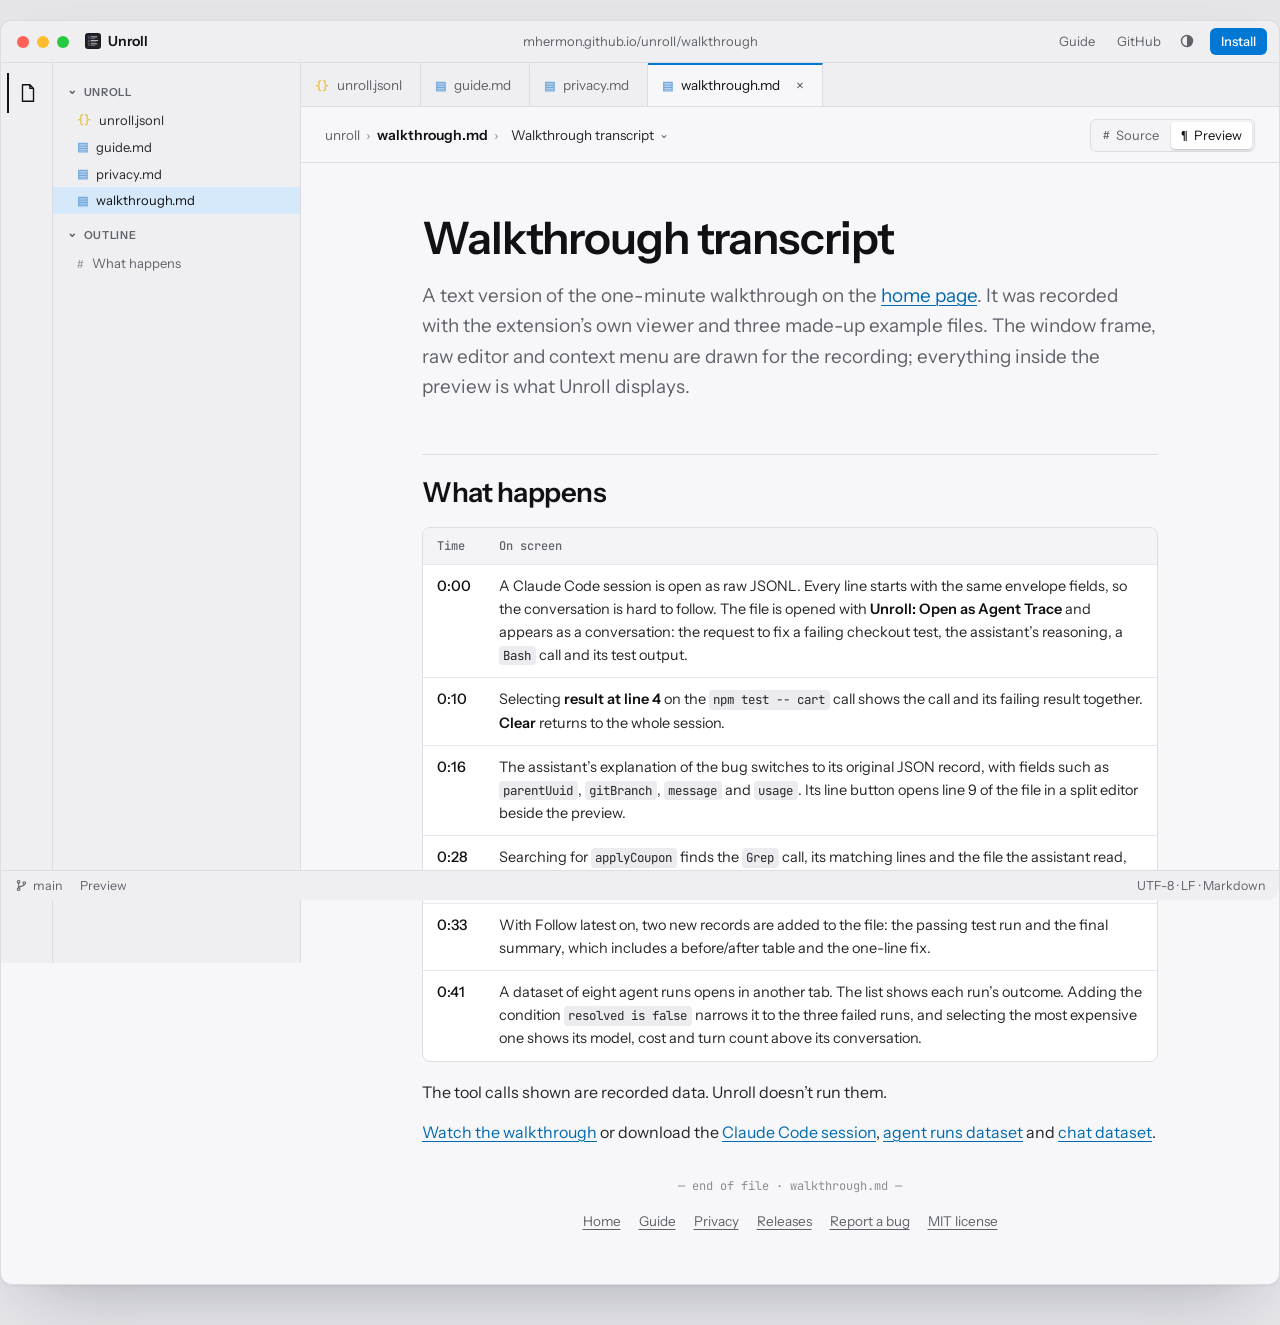
==== commit 71b2a99b: "Publish Unroll 0.9.0 documentation Unroll is on the Visual Studio Marketplace as mhermon.unroll. Ref" ====
--- a/demo-transcript.html
+++ b/demo-transcript.html
@@ -10,59 +10,120 @@
 <meta name="theme-color" content="#f4f4f6" media="(prefers-color-scheme: light)">
 <link rel="icon" href="assets/icon.png">
 <link rel="preload" href="assets/fonts/instrument-sans.woff2" as="font" type="font/woff2" crossorigin>
-<link rel="stylesheet" href="style.css">
+<link rel="preload" href="assets/fonts/jetbrains-mono.woff2" as="font" type="font/woff2" crossorigin>
+<link rel="stylesheet" href="window.css">
+<link rel="stylesheet" href="docs.css">
+<script>try{const t=localStorage.getItem('unroll-theme');if(t)document.documentElement.dataset.theme=t}catch{}</script>
 </head>
-<body>
+<body class="doc-page">
 <a class="skip" href="#main">Skip to content</a>
 
-<header class="site-head">
-  <div class="wrap">
-    <a class="brand" href="./"><img src="assets/icon.png" width="24" height="24" alt="">Unroll</a>
-    <nav class="site-nav" aria-label="Main">
-      <a class="hide-sm" href="./#demo">Demo</a>
-      <a class="hide-sm" href="./#formats">Formats</a>
-      <a class="keep" href="guide.html">Guide</a>
-      <a class="hide-sm" href="https://github.com/mhermon/unroll">GitHub</a>
-      <a class="button quiet small" href="./#install">Install</a>
+<div class="window has-side">
+  <header class="titlebar">
+    <span class="lights" aria-hidden="true"><i data-light="close"></i><i data-light="min"></i><i data-light="max"></i></span>
+    <a class="brand" href="./"><img src="assets/icon.png" width="16" height="16" alt="">Unroll</a>
+    <span class="title-path" id="title-path">mhermon.github.io/unroll/walkthrough</span>
+    <nav class="title-nav" aria-label="Main">
+      <a href="guide.html">Guide</a>
+      <a href="https://github.com/mhermon/unroll">GitHub</a>
+      <button type="button" class="theme" id="theme" aria-label="Switch color theme" title="Switch color theme"><svg viewBox="0 0 16 16" aria-hidden="true"><circle cx="8" cy="8" r="5.5" fill="none" stroke="currentColor" stroke-width="1.4"/><path d="M8 2.5a5.5 5.5 0 0 1 0 11z" fill="currentColor"/></svg></button>
+      <a class="btn primary small" href="./#install">Install</a>
     </nav>
+  </header>
+
+  <nav class="activity" aria-label="Views">
+    <button type="button" data-explorer aria-pressed="true" aria-controls="side" title="Explorer" aria-label="Explorer"><svg viewBox="0 0 24 24"><path d="M6 3h8l4 4v14H6z M14 3v4h4" /></svg></button>
+  </nav>
+
+  <aside class="side" id="side" aria-label="Explorer">
+    <section class="side-files">
+      <h2>Unroll</h2>
+      <nav aria-label="Files">
+        <ul>
+          <li><a href="./"><span class="ic braces">{}</span>unroll.jsonl</a></li>
+          <li><a href="guide.html"><span class="ic doc">▤</span>guide.md</a></li>
+          <li><a href="privacy.html"><span class="ic doc">▤</span>privacy.md</a></li>
+          <li><a href="demo-transcript.html" aria-current="page"><span class="ic doc">▤</span>walkthrough.md</a></li>
+        </ul>
+      </nav>
+    </section>
+    <section class="side-outline" hidden>
+      <h2>Outline</h2>
+      <nav aria-label="Outline"><ol id="outline"></ol></nav>
+    </section>
+  </aside>
+
+  <div class="editor">
+    <div class="tabs" role="presentation">
+      <a class="tab" href="./"><span class="ic braces">{}</span>unroll.jsonl</a>
+      <a class="tab" href="guide.html"><span class="ic doc">▤</span>guide.md</a>
+      <a class="tab hide-sm" href="privacy.html"><span class="ic doc">▤</span>privacy.md</a>
+      <span class="tab active" aria-current="page"><span class="ic doc">▤</span>walkthrough.md<span class="x" aria-hidden="true">×</span></span>
+    </div>
+
+    <div class="toolbar doc-toolbar">
+      <div class="file-line">
+        <nav class="crumbs" aria-label="Breadcrumbs">
+          <span class="crumb-root">unroll</span><span class="sep" aria-hidden="true">›</span>
+          <strong class="file-name">walkthrough.md</strong><span class="sep" aria-hidden="true">›</span>
+          <details class="crumb-menu" id="crumb-menu" hidden>
+            <summary title="Go to a section"><span id="crumb-section"></span></summary>
+            <ol></ol>
+          </details>
+        </nav>
+        <span class="grow"></span>
+        <div class="mode" role="group" aria-label="View">
+          <button type="button" data-view="source" aria-pressed="false"><span class="ic">#</span>Source</button>
+          <button type="button" data-view="preview" aria-pressed="true"><span class="ic">¶</span>Preview</button>
+        </div>
+      </div>
+    </div>
+
+    <main id="main" class="doc-body">
+      <article class="prose">
+        <h1>Walkthrough transcript</h1>
+        <p class="lede">A text version of the one-minute walkthrough on the <a href="./#demo">home page</a>. It was recorded with the extension’s own viewer and three made-up example files. The window frame, raw editor and context menu are drawn for the recording; everything inside the preview is what Unroll displays.</p>
+
+        <h2 id="what-happens">What happens</h2>
+        <div class="table-scroll">
+          <table>
+            <thead><tr><th>Time</th><th>On screen</th></tr></thead>
+            <tbody>
+              <tr><td>0:00</td><td>A Claude Code session is open as raw JSONL. Every line starts with the same envelope fields, so the conversation is hard to follow. The file is opened with <strong>Unroll: Open as Agent Trace</strong> and appears as a conversation: the request to fix a failing checkout test, the assistant’s reasoning, a <code>Bash</code> call and its test output.</td></tr>
+              <tr><td>0:10</td><td>Selecting <strong>result at line 4</strong> on the <code>npm test -- cart</code> call shows the call and its failing result together. <strong>Clear</strong> returns to the whole session.</td></tr>
+              <tr><td>0:16</td><td>The assistant’s explanation of the bug switches to its original JSON record, with fields such as <code>parentUuid</code>, <code>gitBranch</code>, <code>message</code> and <code>usage</code>. Its line button opens line 9 of the file in a split editor beside the preview.</td></tr>
+              <tr><td>0:28</td><td>Searching for <code>applyCoupon</code> finds the <code>Grep</code> call, its matching lines and the file the assistant read, with every match highlighted.</td></tr>
+              <tr><td>0:33</td><td>With Follow latest on, two new records are added to the file: the passing test run and the final summary, which includes a before/after table and the one-line fix.</td></tr>
+              <tr><td>0:41</td><td>A dataset of eight agent runs opens in another tab. The list shows each run’s outcome. Adding the condition <code>resolved is false</code> narrows it to the three failed runs, and selecting the most expensive one shows its model, cost and turn count above its conversation.</td></tr>
+            </tbody>
+          </table>
+        </div>
+        <p>The tool calls shown are recorded data. Unroll doesn’t run them.</p>
+        <p><a href="./#demo">Watch the walkthrough</a> or download the <a href="examples/claude-session.jsonl" download>Claude Code session</a>, <a href="examples/agent-runs.jsonl" download>agent runs dataset</a> and <a href="examples/chat-samples.jsonl" download>chat dataset</a>.</p>
+      </article>
+
+      <footer class="eof">
+        <span class="mono">— end of file · walkthrough.md —</span>
+        <nav aria-label="Footer">
+          <a href="./">Home</a>
+          <a href="guide.html">Guide</a>
+          <a href="privacy.html">Privacy</a>
+          <a href="https://github.com/mhermon/unroll/releases">Releases</a>
+          <a href="https://github.com/mhermon/unroll/issues/new/choose">Report a bug</a>
+          <a href="LICENSE">MIT license</a>
+        </nav>
+      </footer>
+    </main>
   </div>
-</header>
 
-<div class="wrap doc single">
-  <main id="main" class="prose">
-    <h1>Walkthrough transcript</h1>
-    <p class="lede">A text version of the one-minute walkthrough on the <a href="./#demo">home page</a>. It was recorded with the extension’s own viewer and three made-up example files. The window frame, raw editor and context menu are drawn for the recording; everything inside the preview is what Unroll displays.</p>
-
-    <h2>What happens</h2>
-    <div class="table-scroll">
-      <table>
-        <thead><tr><th>Time</th><th>On screen</th></tr></thead>
-        <tbody>
-          <tr><td>0:00</td><td>A Claude Code session is open as raw JSONL. Every line starts with the same envelope fields, so the conversation is hard to follow. The file is opened with <strong>Unroll: Open as Agent Trace</strong> and appears as a conversation: the request to fix a failing checkout test, the assistant’s reasoning, a <code>Bash</code> call and its test output.</td></tr>
-          <tr><td>0:10</td><td>Selecting <strong>result at line 4</strong> on the <code>npm test -- cart</code> call shows the call and its failing result together. <strong>Clear</strong> returns to the whole session.</td></tr>
-          <tr><td>0:16</td><td>The assistant’s explanation of the bug switches to its original JSON record, with fields such as <code>parentUuid</code>, <code>gitBranch</code>, <code>message</code> and <code>usage</code>. Its line button opens line 9 of the file in a split editor beside the preview.</td></tr>
-          <tr><td>0:28</td><td>Searching for <code>applyCoupon</code> finds the <code>Grep</code> call, its matching lines and the file the assistant read, with every match highlighted.</td></tr>
-          <tr><td>0:33</td><td>With Follow latest on, two new records are added to the file: the passing test run and the final summary, which includes a before/after table and the one-line fix.</td></tr>
-          <tr><td>0:41</td><td>A dataset of eight agent runs opens in another tab. The list shows each run’s outcome. Filtering for <code>tidyframe</code> and selecting a failed run shows its model, cost and turn count above its conversation.</td></tr>
-        </tbody>
-      </table>
-    </div>
-    <p>The tool calls shown are recorded data. Unroll doesn’t run them.</p>
-    <p><a href="./#demo">Watch the walkthrough</a> or download the <a href="examples/claude-session.jsonl" download>Claude Code session</a>, <a href="examples/agent-runs.jsonl" download>agent runs dataset</a> and <a href="examples/chat-samples.jsonl" download>chat dataset</a>.</p>
-  </main>
+  <footer class="statusbar">
+    <span class="sb-branch"><svg viewBox="0 0 16 16" aria-hidden="true"><circle cx="4.5" cy="3.5" r="1.6"/><circle cx="4.5" cy="12.5" r="1.6"/><circle cx="11.5" cy="5" r="1.6"/><path d="M4.5 5.1v5.8M11.5 6.6c0 3-7 2-7 4.3"/></svg>main</span>
+    <span id="sb-mode">Preview</span>
+    <span class="grow"></span>
+    <span class="hide-sm">UTF-8 · LF · Markdown</span>
+  </footer>
 </div>
-
-<footer class="site-foot">
-  <div class="wrap">
-    <a class="brand" href="./"><img src="assets/icon.png" width="24" height="24" alt="">Unroll</a>
-    <nav aria-label="Footer">
-      <a href="guide.html">Guide</a>
-      <a href="privacy.html">Privacy</a>
-      <a href="https://github.com/mhermon/unroll/releases">Releases</a>
-      <a href="https://github.com/mhermon/unroll/issues/new/choose">Report a bug</a>
-      <a href="LICENSE">MIT license</a>
-    </nav>
-  </div>
-</footer>
+<script src="window.js" defer></script>
+<script src="docs.js" defer></script>
 </body>
 </html>
--- a/window.css
+++ b/window.css
@@ -0,0 +1,274 @@
+/* Unroll site window.
+   Every page is a file open in a VS Code-style window: titlebar, activity bar,
+   tabs, a toolbar and a status bar around the page's own content. Colours are the
+   extension's fallback palette (src/vscode/viewer.css). home.css and docs.css
+   style what each kind of file shows inside it. */
+
+@font-face { font-family: "Instrument Sans"; src: url("assets/fonts/instrument-sans.woff2") format("woff2"); font-weight: 400 700; font-display: swap; }
+@font-face { font-family: "JetBrains Mono"; src: url("assets/fonts/jetbrains-mono.woff2") format("woff2"); font-weight: 100 800; font-display: swap; }
+
+:root {
+  color-scheme: dark;
+  --desk: #121214;
+  --chrome: #18181a;
+  --canvas: #1c1c1f;
+  --card: #212124;
+  --card-2: #26262a;
+  --code: #2a2a2f;
+  --fg: #d8d8da;
+  --strong: #f4f4f6;
+  --muted: #9a9aa3;
+  --faint: #6c6c75;
+  --border: #323238;
+  --border-soft: #2a2a2f;
+  --hover: #ffffff0e;
+  --accent: #0078d4;
+  --accent-hover: #1a86dd;
+  --focus: #2b8ae6;
+  --link: #6cb6ff;
+  --sel: #04395e;
+  --mark: #f2cc6040;
+  --mark-edge: #f2cc60;
+  --ok: #7fd08a;
+  --bad: #f07b72;
+  --role-user: #5aa9f8;
+  --role-assistant: #c39ae8;
+  --role-tool: #e0a458;
+  --role-system: #7fd08a;
+  --role-event: #8a8a92;
+  --tok-key: #9cdcfe;
+  --tok-str: #ce9178;
+  --tok-punct: #a9a9ad;
+  --tok-num: #b5cea8;
+  --tok-lit: #569cd6;
+  --lift: 0 30px 80px -30px #000000c0, 0 2px 8px #00000050;
+  --sans: "Instrument Sans", -apple-system, BlinkMacSystemFont, "Segoe UI", sans-serif;
+  --mono: "JetBrains Mono", ui-monospace, SFMono-Regular, Menlo, Consolas, monospace;
+  --bar: 52px;
+}
+@media (prefers-color-scheme: light) {
+  :root:not([data-theme="dark"]) {
+    color-scheme: light;
+    --desk: #e4e4e9; --chrome: #efeff2; --canvas: #f7f7f9; --card: #ffffff; --card-2: #f4f4f7; --code: #ececf0;
+    --fg: #26262a; --strong: #111113; --muted: #5f626a; --faint: #8b8d95; --border: #dcdce2; --border-soft: #e7e7ec; --hover: #0000000a;
+    --accent: #0078d4; --accent-hover: #0066b8; --focus: #0078d4; --link: #006ab1; --sel: #d6e9fb; --mark: #f5c21a40; --mark-edge: #c79200;
+    --ok: #2e8b3a; --bad: #c4382d;
+    --role-user: #1f6fd0; --role-assistant: #8250c4; --role-tool: #b5651d; --role-system: #3c8a41; --role-event: #7a7a82;
+    --tok-key: #0451a5; --tok-str: #a31515; --tok-punct: #4a4a50; --tok-num: #098658; --tok-lit: #0000ff;
+    --lift: 0 30px 70px -34px #1a1a2e55, 0 1px 3px #0000000f;
+  }
+}
+:root[data-theme="light"] {
+  color-scheme: light;
+  --desk: #e4e4e9; --chrome: #efeff2; --canvas: #f7f7f9; --card: #ffffff; --card-2: #f4f4f7; --code: #ececf0;
+  --fg: #26262a; --strong: #111113; --muted: #5f626a; --faint: #8b8d95; --border: #dcdce2; --border-soft: #e7e7ec; --hover: #0000000a;
+  --accent: #0078d4; --accent-hover: #0066b8; --focus: #0078d4; --link: #006ab1; --sel: #d6e9fb; --mark: #f5c21a40; --mark-edge: #c79200;
+  --ok: #2e8b3a; --bad: #c4382d;
+  --role-user: #1f6fd0; --role-assistant: #8250c4; --role-tool: #b5651d; --role-system: #3c8a41; --role-event: #7a7a82;
+  --tok-key: #0451a5; --tok-str: #a31515; --tok-punct: #4a4a50; --tok-num: #098658; --tok-lit: #0000ff;
+  --lift: 0 30px 70px -34px #1a1a2e55, 0 1px 3px #0000000f;
+}
+
+*, *::before, *::after { box-sizing: border-box; }
+[hidden] { display: none !important; }
+html { -webkit-text-size-adjust: 100%; text-size-adjust: 100%; scroll-padding-top: calc(var(--bar) + 110px); }
+body {
+  margin: 0;
+  background: var(--desk);
+  color: var(--fg);
+  font: 400 16px/1.6 var(--sans);
+  -webkit-font-smoothing: antialiased;
+  -moz-osx-font-smoothing: grayscale;
+}
+img, video { display: block; max-width: 100%; height: auto; }
+a { color: var(--link); text-decoration-thickness: 1px; text-underline-offset: 3px; }
+a:hover { text-decoration-thickness: 2px; }
+:focus-visible { outline: 2px solid var(--focus); outline-offset: 2px; border-radius: 3px; }
+::selection { background: color-mix(in srgb, var(--accent) 45%, transparent); }
+strong { color: var(--strong); font-weight: 600; }
+p { margin: 0 0 .9em; }
+h1, h2, h3 { color: var(--strong); margin: 0; font-weight: 600; text-wrap: balance; }
+h2 { font-size: clamp(22px, 1rem + 1vw, 30px); line-height: 1.15; letter-spacing: -.018em; margin-bottom: .45em; }
+h3 { font-size: 16px; line-height: 1.3; letter-spacing: -.005em; }
+button { font: inherit; color: inherit; }
+code, kbd, pre, .mono { font-family: var(--mono); font-variant-ligatures: none; }
+code { font-size: .86em; padding: .1em .36em; border-radius: 4px; background: var(--code); overflow-wrap: anywhere; }
+kbd {
+  display: inline-block; min-width: 1.6em; padding: .05em .4em; text-align: center;
+  font-size: .78em; line-height: 1.5; color: var(--strong);
+  background: var(--card-2); border: 1px solid var(--border); border-bottom-width: 2px; border-radius: 5px;
+}
+mark { background: var(--mark); color: inherit; box-shadow: inset 0 -1.5px 0 var(--mark-edge); border-radius: 2px; }
+.muted { color: var(--muted); }
+.grow { flex: 1; }
+.skip { position: absolute; left: -999px; top: 8px; z-index: 50; padding: 8px 12px; background: var(--accent); color: #fff; border-radius: 6px; }
+.skip:focus { left: 8px; }
+.logo { width: 1em; height: 1em; flex: none; }
+.named { display: inline-flex; align-items: center; gap: .3em; white-space: nowrap; font-weight: 600; }
+.named .logo { width: .9em; height: .9em; opacity: .9; }
+
+/* ---------- buttons ---------- */
+.btn {
+  display: inline-flex; align-items: center; gap: 8px;
+  padding: 9px 16px; border-radius: 6px; border: 1px solid transparent;
+  font: 600 14.5px/1.2 var(--sans); text-decoration: none; cursor: pointer; white-space: nowrap;
+  transition: background .15s, border-color .15s;
+}
+.btn svg { width: 15px; height: 15px; }
+.btn:hover { text-decoration: none; }
+.btn:active { transform: translateY(1px); }
+.btn.primary { background: var(--accent); color: #fff; }
+.btn.primary:hover { background: var(--accent-hover); }
+.btn.quiet { background: var(--card); color: var(--fg); border-color: var(--border); }
+.btn.quiet:hover { background: var(--card-2); border-color: color-mix(in srgb, var(--border) 60%, var(--fg)); }
+.btn.small { padding: 5px 10px; font-size: 13px; font-weight: 500; }
+.ghost { background: none; border: 0; color: var(--muted); padding: 4px 8px; border-radius: 4px; cursor: pointer; }
+.ghost:hover { background: var(--hover); color: var(--strong); }
+
+/* ---------- window ---------- */
+.window {
+  max-width: 1380px;
+  margin: 20px auto 40px;
+  background: var(--canvas);
+  border: 1px solid var(--border);
+  border-radius: 12px;
+  box-shadow: var(--lift);
+  display: grid;
+  grid-template-columns: 52px minmax(0, 1fr);
+  grid-template-rows: auto 1fr auto;
+  grid-template-areas: "title title" "act editor" "status status";
+}
+.titlebar {
+  grid-area: title;
+  display: flex; align-items: center; gap: 16px;
+  height: 42px; padding: 0 12px 0 16px;
+  background: var(--chrome);
+  border-bottom: 1px solid var(--border);
+  border-radius: 12px 12px 0 0;
+  font-size: 13px;
+  position: relative;
+}
+.lights { display: flex; gap: 8px; }
+.lights i { width: 12px; height: 12px; border-radius: 50%; background: #ff5f57; }
+.lights i:nth-child(2) { background: #febc2e; }
+.lights i:nth-child(3) { background: #28c840; }
+.lights i { cursor: pointer; display: grid; place-items: center; font: 700 9px/1 var(--sans); color: #0000008c; }
+.lights:hover i:nth-child(1)::after { content: "×"; font-size: 11px; }
+.lights:hover i:nth-child(2)::after { content: "−"; }
+.lights:hover i:nth-child(3)::after { content: "+"; }
+.window { transition: max-width .35s cubic-bezier(.3, .7, .2, 1), margin .35s; }
+.window.wide { max-width: 100vw; margin: 0 0 40px; border-radius: 0; }
+.window.wide .titlebar, .window.wide .statusbar { border-radius: 0; }
+.window.nope { animation: nope .42s cubic-bezier(.36, .07, .19, .97); }
+@keyframes nope { 20%, 60% { transform: translateX(-6px); } 40%, 80% { transform: translateX(6px); } }
+.title-path { transition: color .2s; }
+.brand { display: inline-flex; align-items: center; gap: 7px; color: var(--strong); font-weight: 600; text-decoration: none; font-size: 14px; }
+.brand img { border-radius: 3px; }
+.title-path { position: absolute; left: 50%; transform: translateX(-50%); color: var(--muted); pointer-events: none; }
+.title-nav { margin-left: auto; display: flex; align-items: center; gap: 4px; }
+.title-nav > a:not(.btn) { color: var(--muted); text-decoration: none; padding: 4px 9px; border-radius: 5px; }
+.title-nav > a:not(.btn):hover { color: var(--strong); background: var(--hover); }
+.theme { background: none; border: 0; color: var(--muted); padding: 5px; border-radius: 5px; cursor: pointer; display: grid; }
+.theme:hover { color: var(--strong); background: var(--hover); }
+.theme svg { width: 16px; height: 16px; }
+.title-nav .btn { margin-left: 6px; }
+
+.activity {
+  grid-area: act;
+  position: sticky; top: 0; align-self: start;
+  height: 100vh; max-height: 100vh;
+  display: flex; flex-direction: column; align-items: center; gap: 4px;
+  padding: 10px 0 40px;
+  background: var(--chrome);
+  border-right: 1px solid var(--border);
+}
+.activity a, .activity button {
+  width: 40px; height: 40px; display: grid; place-items: center;
+  color: var(--faint); border: 0; background: none; cursor: pointer;
+  border-left: 2px solid transparent;
+}
+.activity a:hover, .activity button:hover, .activity a[aria-current="true"] { color: var(--strong); }
+.activity a[aria-current="true"] { border-left-color: var(--strong); }
+.activity svg { width: 22px; height: 22px; fill: none; stroke: currentColor; stroke-width: 1.5; stroke-linecap: round; stroke-linejoin: round; }
+
+.editor { grid-area: editor; min-width: 0; }
+
+.tabs { display: flex; background: var(--chrome); border-bottom: 1px solid var(--border); overflow-x: auto; scrollbar-width: none; }
+.tab {
+  display: inline-flex; align-items: center; gap: 8px;
+  padding: 9px 18px 9px 14px; font-size: 13.5px;
+  color: var(--muted); text-decoration: none; white-space: nowrap;
+  border-right: 1px solid var(--border);
+  border-top: 2px solid transparent;
+}
+a.tab:hover { color: var(--strong); background: var(--hover); }
+.tab.active { background: var(--canvas); color: var(--strong); border-top-color: var(--accent); margin-bottom: -1px; }
+.tab .x { margin-left: 8px; color: var(--muted); font-size: 15px; }
+.ic { font: 600 12px var(--mono); }
+.ic.braces { color: #e8c547; }
+.ic.doc { color: #6fa8dc; }
+
+/* ---------- toolbar ---------- */
+.toolbar {
+  position: sticky; top: 0; z-index: 20;
+  padding: 12px 24px 0;
+  background: color-mix(in srgb, var(--canvas) 92%, transparent);
+  backdrop-filter: blur(10px);
+  -webkit-backdrop-filter: blur(10px);
+  border-bottom: 1px solid var(--border);
+}
+.file-line { display: flex; align-items: center; gap: 12px; flex-wrap: wrap; font-size: 13.5px; min-height: 30px; }
+.file-name { font-size: 15px; }
+/* ---------- status bar ---------- */
+.statusbar {
+  grid-area: status;
+  position: sticky; bottom: 0; z-index: 25;
+  display: flex; align-items: center; gap: 18px;
+  height: 30px; padding: 0 14px;
+  background: var(--chrome);
+  border-top: 1px solid var(--border);
+  border-radius: 0 0 12px 12px;
+  font-size: 12.5px; color: var(--muted);
+}
+.statusbar svg { width: 13px; height: 13px; fill: none; stroke: currentColor; stroke-width: 1.3; vertical-align: -2px; margin-right: 5px; }
+/* ---------- view switch: Raw / Unrolled, Source / Preview ---------- */
+.mode { display: inline-flex; padding: 2px; gap: 2px; border: 1px solid var(--border); border-radius: 6px; background: var(--card-2); }
+.mode button {
+  display: inline-flex; align-items: center; gap: 6px;
+  border: 0; background: none; color: var(--muted); cursor: pointer;
+  padding: 3px 10px; border-radius: 4px; font-size: 13px;
+}
+.mode button:hover { color: var(--strong); }
+.mode button[aria-pressed="true"] { background: var(--card); color: var(--strong); box-shadow: 0 1px 2px #0000003a; }
+.mode .ic { font-size: 11px; }
+
+/* ---------- end of file ---------- */
+.eof { max-width: 1040px; margin: 30px auto 10px; text-align: center; font-size: 13.5px; color: var(--muted); }
+.eof > span { font-size: 12px; color: var(--faint); }
+.eof nav { display: flex; flex-wrap: wrap; justify-content: center; gap: 4px 18px; margin: 14px 0 8px; }
+.eof nav a { color: var(--muted); }
+.eof nav a:hover { color: var(--strong); }
+
+/* theme switch: a short crossfade */
+::view-transition-old(root), ::view-transition-new(root) { animation-duration: .18s; animation-timing-function: ease-out; }
+
+/* Content for one theme only. The other copy is not displayed, so lazy images in it are never fetched. */
+:root[data-theme="light"] .only-dark, :root[data-theme="dark"] .only-light { display: none !important; }
+@media (prefers-color-scheme: light) { :root:not([data-theme]) .only-dark { display: none !important; } }
+@media (prefers-color-scheme: dark) { :root:not([data-theme]) .only-light { display: none !important; } }
+
+/* ---------- responsive frame ---------- */
+@media (max-width: 860px) {
+  .window { margin: 0; border-radius: 0; border: 0; grid-template-columns: minmax(0, 1fr); grid-template-areas: "title" "editor" "status"; }
+  .titlebar, .statusbar { border-radius: 0; }
+  .activity, .title-path, .lights, .hide-sm { display: none; }
+  .toolbar { position: static; padding: 8px 12px 0; }
+  .title-nav > a:not(.btn) { padding: 4px 6px; }
+  .statusbar { gap: 8px; }
+}
+@media (max-width: 420px) {
+  .title-nav > a[href="guide.html"] { display: none; }
+}
+@media (prefers-reduced-motion: reduce) {
+  *, *::before, *::after { animation: none !important; transition: none !important; scroll-behavior: auto !important; }
+}
--- a/docs.css
+++ b/docs.css
@@ -0,0 +1,129 @@
+/* Unroll docs: a Markdown file open in the site window (window.css).
+   The Explorer sidebar lists the site's files and the file's outline, the toolbar
+   holds breadcrumbs and a Source / Preview switch, and the editor shows the
+   rendered preview or the Markdown it reads as. */
+
+html { scroll-padding-top: 72px; }
+
+/* ---------- window with a sidebar ---------- */
+.window.has-side {
+  grid-template-columns: 52px 248px minmax(0, 1fr);
+  grid-template-areas: "title title title" "act side editor" "status status status";
+}
+.window.has-side.side-hidden { grid-template-columns: 52px 0 minmax(0, 1fr); }
+.side-hidden .side { visibility: hidden; }
+.activity button[aria-pressed="true"] { color: var(--strong); border-left-color: var(--strong); }
+
+.side {
+  grid-area: side;
+  position: sticky; top: 0; align-self: start;
+  height: 100vh; overflow-y: auto; overscroll-behavior: contain;
+  padding: 8px 0 48px;
+  background: var(--chrome);
+  border-right: 1px solid var(--border);
+  font-size: 13px;
+  scrollbar-width: thin;
+}
+.side h2 {
+  display: flex; align-items: center; gap: 6px;
+  margin: 10px 0 4px; padding: 0 14px;
+  font: 600 11px/2 var(--sans); letter-spacing: .06em; text-transform: uppercase; color: var(--muted);
+}
+.side h2::before { content: "⌄"; font-size: 12px; line-height: 1; transform: translateY(-2px); }
+.side ul, .side ol { list-style: none; margin: 0; padding: 0; }
+.side a {
+  display: flex; align-items: center; gap: 8px;
+  padding: 3px 14px 3px 22px; color: var(--fg); text-decoration: none;
+  border-left: 2px solid transparent;
+  white-space: nowrap; overflow: hidden; text-overflow: ellipsis;
+}
+.side a:hover { background: var(--hover); color: var(--strong); }
+.side a[aria-current="page"] { background: var(--sel); color: var(--strong); }
+.side-outline a { padding-left: 22px; color: var(--muted); }
+.side-outline a::before { content: "#"; font: 11px var(--mono); color: var(--faint); }
+.side-outline a[aria-current="true"] { color: var(--strong); border-left-color: var(--accent); background: var(--hover); }
+
+/* ---------- toolbar: breadcrumbs and the view switch ---------- */
+.doc-toolbar { padding-bottom: 10px; }
+.crumbs { display: flex; align-items: center; gap: 6px; min-width: 0; font-size: 13.5px; color: var(--muted); }
+.crumbs > * { flex: none; }
+.crumbs .sep { color: var(--faint); }
+.crumbs .file-name { font-size: 14px; }
+/* The last crumb is the section being read; like VS Code's, it opens the file's symbols. */
+.crumb-menu { position: relative; flex: 0 1 auto; min-width: 0; }
+.crumb-menu summary {
+  display: flex; align-items: center; gap: 5px; max-width: 100%;
+  list-style: none; cursor: pointer; padding: 2px 6px; border-radius: 4px; color: var(--fg);
+}
+.crumb-menu summary::-webkit-details-marker { display: none; }
+.crumb-menu summary::after { content: "⌄"; font-size: 12px; color: var(--muted); transform: translateY(-2px); }
+.crumb-menu summary span { overflow: hidden; text-overflow: ellipsis; white-space: nowrap; }
+.crumb-menu summary:hover, .crumb-menu[open] summary { background: var(--hover); color: var(--strong); }
+.crumb-menu ol {
+  position: absolute; left: 0; top: calc(100% + 6px); z-index: 30;
+  min-width: 240px; max-height: min(60vh, 420px); overflow-y: auto;
+  margin: 0; padding: 4px; list-style: none;
+  background: var(--card); border: 1px solid var(--border); border-radius: 6px; box-shadow: var(--lift);
+}
+.crumb-menu a { display: block; padding: 5px 10px; border-radius: 4px; color: var(--fg); text-decoration: none; white-space: nowrap; }
+.crumb-menu a:hover, .crumb-menu a:focus-visible { background: var(--hover); color: var(--strong); }
+.crumb-menu a[aria-current="true"] { background: var(--sel); color: var(--strong); }
+
+/* ---------- preview ---------- */
+.doc-body { padding: clamp(28px, 4vw, 56px) clamp(20px, 4vw, 56px) 12px; min-width: 0; }
+.prose { max-width: 46em; margin: 0 auto; }
+.prose h1 { font-size: clamp(32px, 1.2rem + 2vw, 46px); line-height: 1.1; letter-spacing: -.025em; margin-bottom: 18px; }
+.prose .lede { font-size: clamp(16.5px, .9rem + .35vw, 19px); color: var(--muted); margin-bottom: 8px; }
+.prose .lede strong { color: var(--fg); }
+.prose h2 { font-size: clamp(23px, 1rem + .9vw, 29px); margin: 52px 0 12px; padding-top: 22px; border-top: 1px solid var(--border); }
+.prose h3 { margin: 26px 0 8px; }
+.prose p, .prose li { color: var(--fg); }
+.prose ul, .prose ol { padding-left: 1.3em; margin: 0 0 1em; }
+.prose li { margin: 6px 0; }
+.prose li::marker { color: var(--muted); }
+.prose .muted { color: var(--muted); }
+.prose kbd + kbd { margin-left: 3px; }
+.table-scroll { overflow-x: auto; margin: 18px 0; border: 1px solid var(--border); border-radius: 8px; background: var(--card); }
+.prose table { width: 100%; border-collapse: collapse; font-size: 14.5px; }
+.prose th, .prose td { padding: 10px 14px; text-align: left; vertical-align: top; border-bottom: 1px solid var(--border-soft); }
+.prose tr:last-child td { border-bottom: 0; }
+.prose th { font: 500 12px var(--mono); color: var(--muted); background: var(--card-2); }
+.prose td:first-child { white-space: nowrap; color: var(--strong); font-weight: 500; }
+.prose td .logo { width: 15px; height: 15px; margin-right: 8px; vertical-align: -2px; }
+
+/* ---------- source: the same file as Markdown ---------- */
+.md-source {
+  max-width: 64em; margin: 0 auto; padding: 0;
+  font: 13px/1.75 var(--mono); color: var(--fg);
+  white-space: pre-wrap; overflow-wrap: anywhere;
+  counter-reset: line;
+}
+.md-source > span { display: block; padding-left: 5ch; text-indent: -5ch; counter-increment: line; }
+.md-source > span::before {
+  content: counter(line); display: inline-block; width: 4ch; margin-right: 1ch; text-indent: 0;
+  text-align: right; color: var(--faint); user-select: none;
+}
+.md-source > span:target { background: var(--hover); }
+.md-h { color: var(--tok-lit); font-weight: 600; }
+.md-b { color: var(--strong); font-weight: 600; }
+.md-i { font-style: italic; }
+.md-c { color: var(--tok-str); }
+.md-u { color: var(--faint); }
+.md-l { color: var(--link); }
+.md-p { color: var(--faint); }
+
+/* ---------- responsive ---------- */
+@media (max-width: 1100px) {
+  .window.has-side { grid-template-columns: 52px 212px minmax(0, 1fr); }
+}
+@media (max-width: 860px) {
+  .window.has-side, .window.has-side.side-hidden { grid-template-columns: minmax(0, 1fr); grid-template-areas: "title" "editor" "status"; }
+  .side { display: none; }
+  /* One short row, so it can stay in reach while reading. */
+  .doc-page .toolbar { position: sticky; }
+  .crumbs .crumb-root, .crumbs .crumb-root + .sep { display: none; }
+  .crumb-menu ol { position: fixed; left: 12px; right: 12px; top: auto; min-width: 0; margin-top: 6px; }
+  .doc-body { padding: 22px 16px 8px; }
+  .prose h2 { margin-top: 40px; }
+  html { scroll-padding-top: 64px; }
+}
